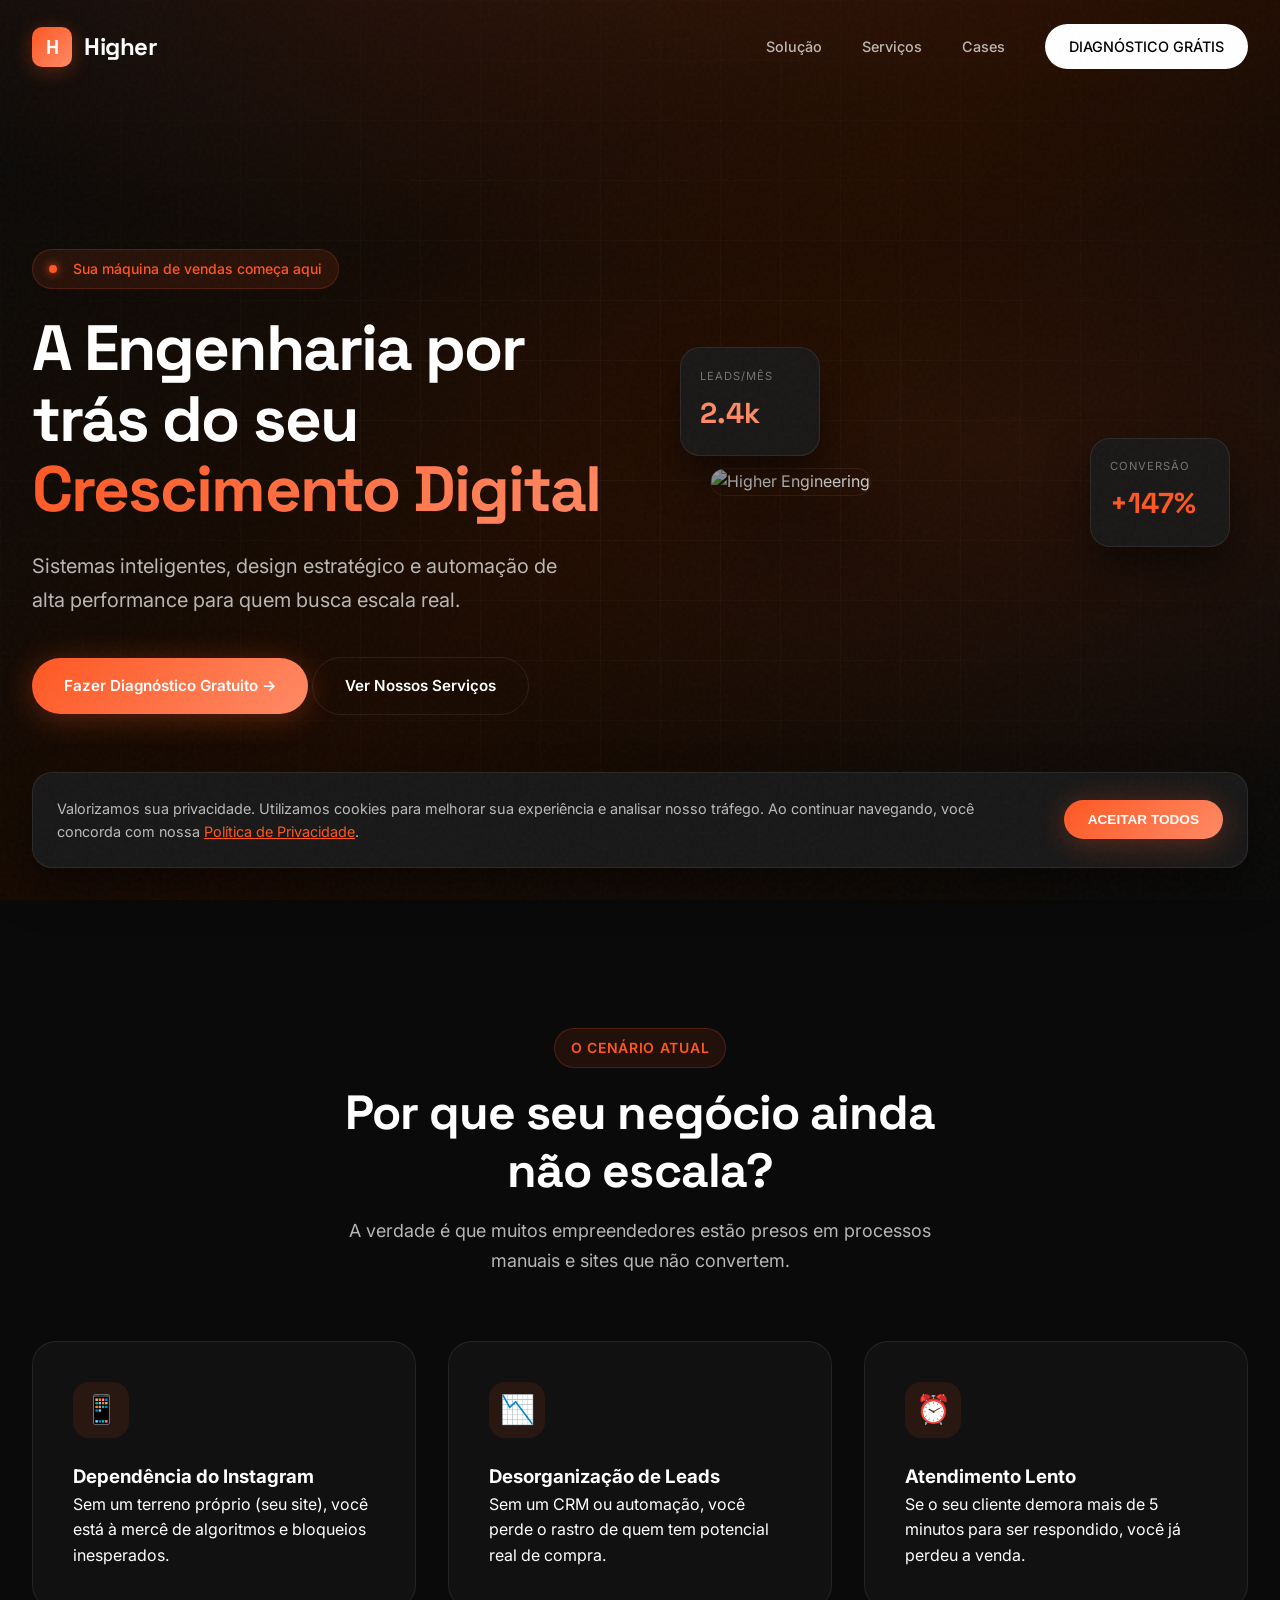
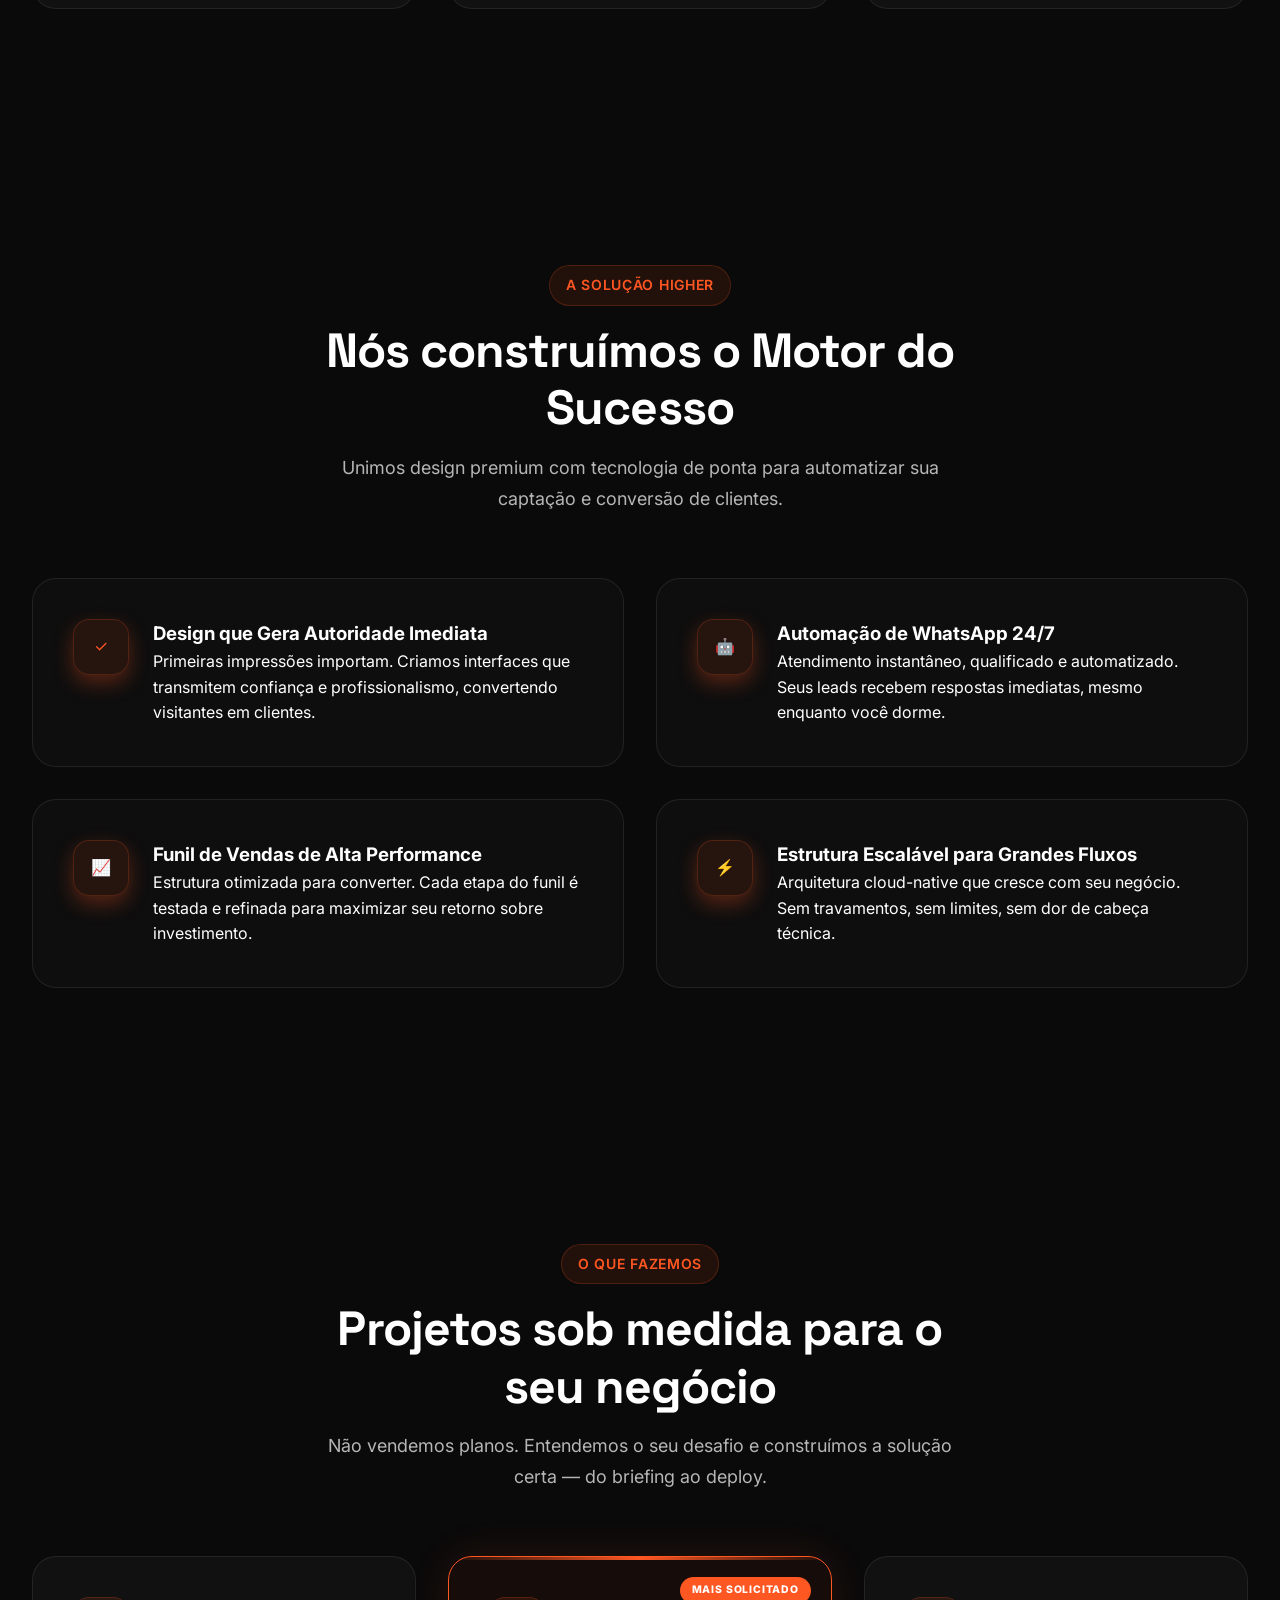
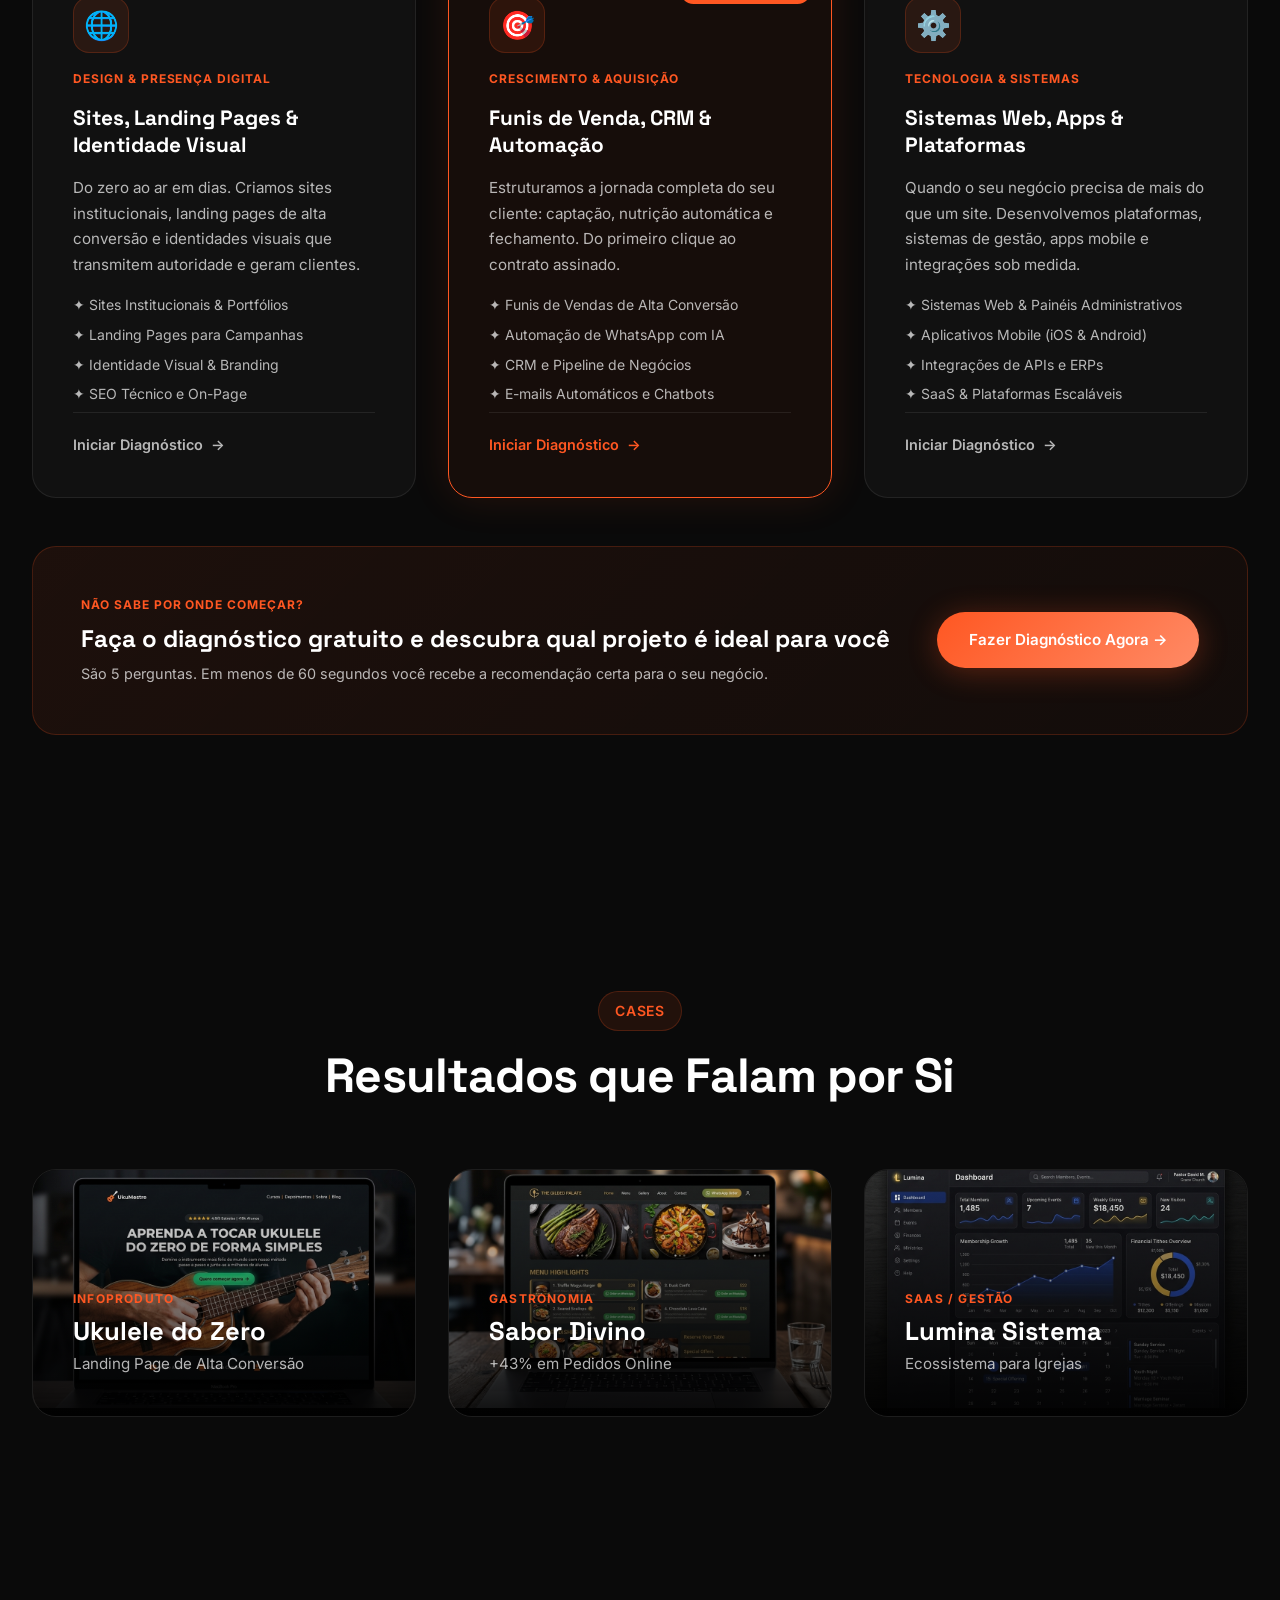
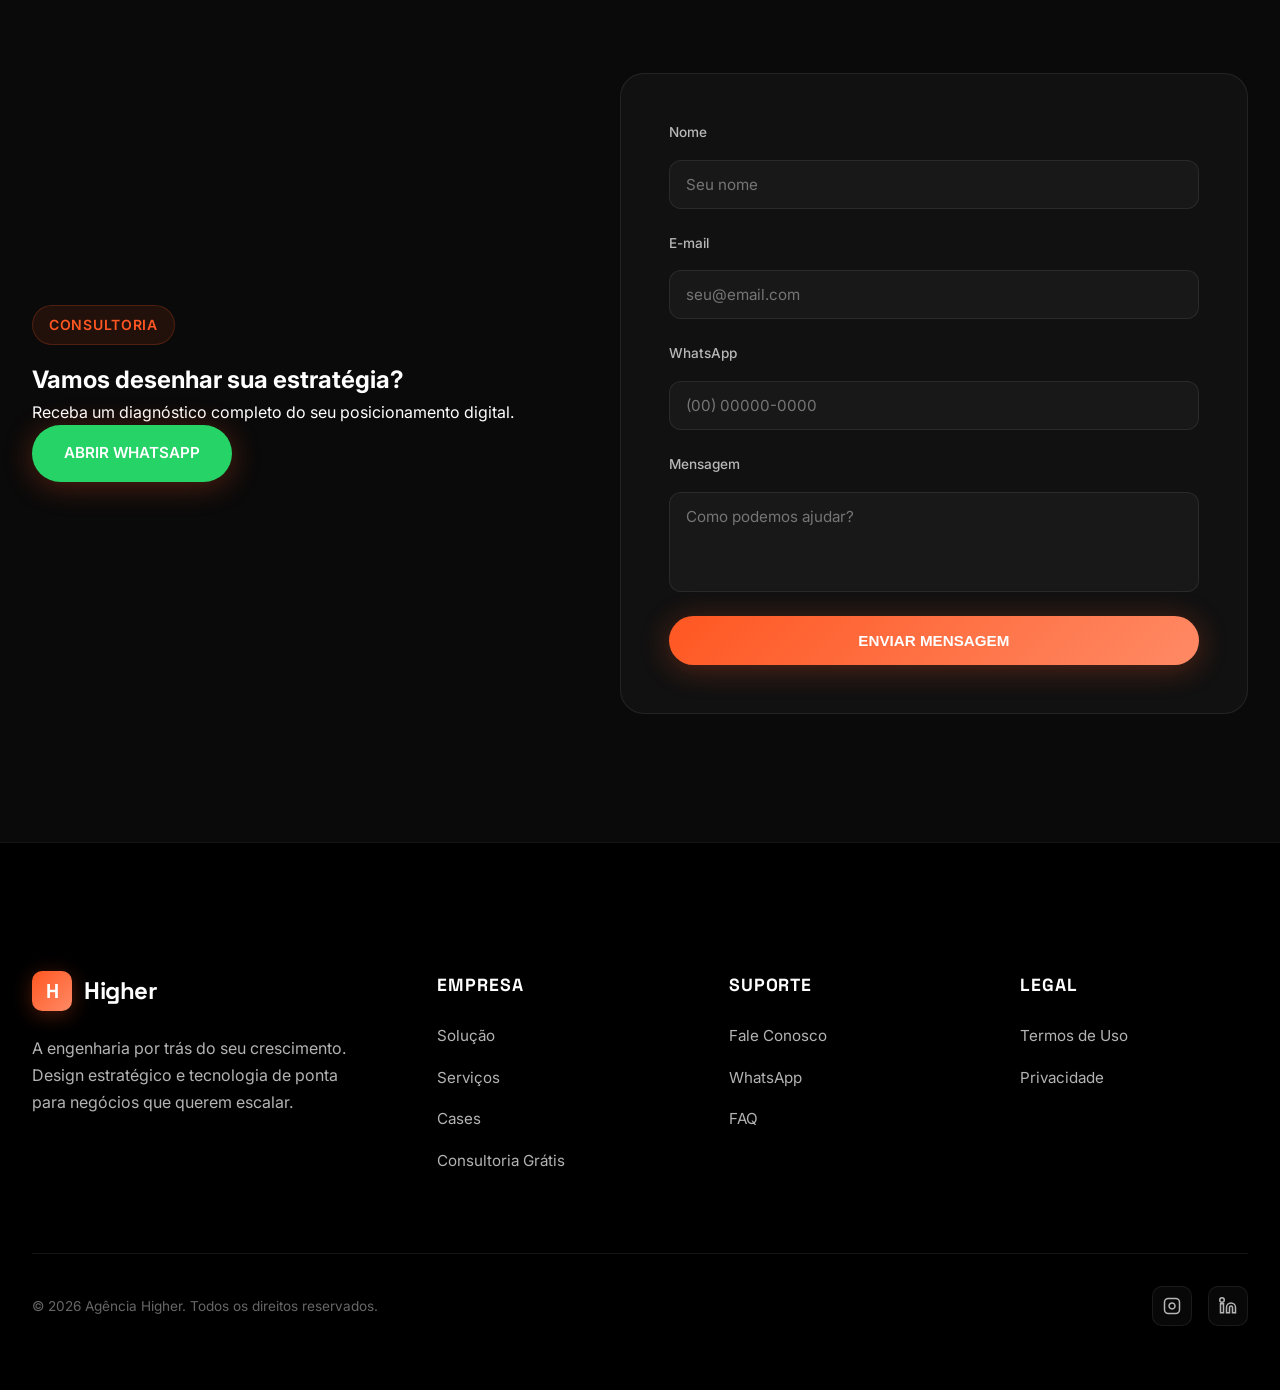
==== index.html @ 38248028 "feat: Agency Higher CRM with Client Portal and Asaas Integration" ====
<!DOCTYPE html>
<html lang="pt-BR">
<head>
    <meta charset="UTF-8">
    <meta name="viewport" content="width=device-width, initial-scale=1.0">
    <title>Higher — Design Estratégico & Engenharia Digital</title>
    
    <!-- SEO -->
    <meta name="description" content="A Agência Higher é especialista em Design Estratégico, Engenharia Digital e Automação de Alta Performance. Criamos ecossistemas digitais que escalam seu negócio.">
    <meta name="keywords" content="agência digital, design estratégico, engenharia digital, automação whatsapp, crm, escala digital, criação de sites, svelte, supabase">
    <link rel="canonical" href="https://agenciahigher.com.br">
    
    <!-- Open Graph / Social Media -->
    <meta property="og:title" content="Higher — Design Estratégico & Engenharia Digital">
    <meta property="og:description" content="A engenharia por trás do seu crescimento digital. Sistemas inteligentes e design premium.">
    <meta property="og:type" content="website">
    <meta property="og:url" content="https://agenciahigher.com.br">
    <meta property="og:image" content="https://agenciahigher.com.br/hero_bg.png">
    
    <link rel="preconnect" href="https://fonts.googleapis.com">
    <link rel="preconnect" href="https://fonts.gstatic.com" crossorigin>
    <link href="https://fonts.googleapis.com/css2?family=Inter:wght@300;400;500;600;700;800;900&family=Space+Grotesk:wght@400;500;600;700&display=swap" rel="stylesheet">
    <link rel="stylesheet" href="style.css">
    
    <!-- Structured Data -->
    <script type="application/ld+json">
    {
      "@context": "https://schema.org",
      "@type": "ProfessionalService",
      "name": "Agência Higher",
      "description": "Design Estratégico e Engenharia Digital de Alta Performance",
      "url": "https://agenciahigher.com.br",
      "logo": "https://agenciahigher.com.br/hero_bg.png",
      "address": {
        "@type": "PostalAddress",
        "addressLocality": "Brasil",
        "addressRegion": "BR"
      },
      "sameAs": [
        "https://instagram.com/agenciahigher"
      ]
    }
    </script>
</head>
<body>
    <div class="noise-overlay"></div>

    <!-- Navigation -->
    <nav class="nav" id="nav">
        <div class="nav-container">
            <a href="#" class="logo">
                <div class="logo-mark">H</div>
                <span class="logo-text">Higher</span>
            </a>
            <ul class="nav-links">
                <li><a href="#solucao">Solução</a></li>
                <li><a href="#servicos">Serviços</a></li>
                <li><a href="#cases">Cases</a></li>
                <li><a href="quiz.html" class="nav-cta">DIAGNÓSTICO GRÁTIS</a></li>
            </ul>
            <button class="mobile-menu-btn" id="mobile-toggle">
                <svg width="24" height="24" viewBox="0 0 24 24" fill="none" stroke="currentColor" stroke-width="2">
                    <line x1="3" y1="6" x2="21" y2="6"></line>
                    <line x1="3" y1="12" x2="21" y2="12"></line>
                    <line x1="3" y1="18" x2="21" y2="18"></line>
                </svg>
            </button>
        </div>
    </nav>

    <!-- Mobile Menu Overlay -->
    <div id="mobile-menu-overlay" style="display:none; position:fixed; inset:0; background:rgba(0,0,0,0.95); z-index:2000; flex-direction:column; align-items:center; justify-content:center; gap:2rem;">
        <button id="close-mobile" style="position:absolute; top:2rem; right:2rem; background:none; border:none; color:white; font-size:2rem;">✕</button>
        <a href="#solucao" style="color:white; font-size:1.5rem; text-decoration:none;" onclick="closeMobileMenu()">Solução</a>
        <a href="#servicos" style="color:white; font-size:1.5rem; text-decoration:none;" onclick="closeMobileMenu()">Serviços</a>
        <a href="#cases" style="color:white; font-size:1.5rem; text-decoration:none;" onclick="closeMobileMenu()">Cases</a>
        <a href="quiz.html" class="nav-cta" onclick="closeMobileMenu()">DIAGNÓSTICO GRÁTIS</a>
    </div>

    <!-- Hero Section -->
    <section class="hero" id="hero">
        <div class="hero-bg"></div>
        <div class="hero-grid"></div>
        <div class="hero-container">
            <div class="hero-content">
                <div class="hero-badge"><span style="width:8px; height:8px; background:var(--accent); border-radius:50%; display:inline-block; margin-right:8px; box-shadow:0 0 10px var(--accent)"></span> Sua máquina de vendas começa aqui</div>
                <h1 class="hero-title">
                    A Engenharia por trás do seu <span class="highlight">Crescimento Digital</span>
                </h1>
                <p class="hero-subtitle">
                    Sistemas inteligentes, design estratégico e automação de alta performance para quem busca escala real.
                </p>
                <div class="hero-buttons">
                    <a href="quiz.html" class="btn btn-primary">
                        Fazer Diagnóstico Gratuito →
                    </a>
                    <a href="#servicos" class="btn btn-secondary">Ver Nossos Serviços</a>
                </div>
            </div>
            
            <!-- THE MISSING DETAIL: Floating Metrics & Styled Image -->
            <div class="hero-visual" style="position: relative; display: flex; align-items: center; justify-content: center;">
                <div style="position: relative; width: 100%; max-width: 500px;">
                    <img src="https://images.unsplash.com/photo-1639322537228-f710d846310a?w=800&q=80" alt="Higher Engineering" style="width: 100%; border-radius: 32px; border: 1px solid var(--border); box-shadow: 0 40px 80px rgba(0,0,0,0.6); filter: brightness(0.8);">
                    
                    <!-- Floating Cards -->
                    <div style="position: absolute; top: -30px; right: -20px; background: rgba(26,26,26,0.9); padding: 1.2rem; border-radius: 20px; border: 1px solid var(--border); backdrop-filter: blur(10px); box-shadow: 0 20px 40px rgba(0,0,0,0.5); min-width: 140px;">
                        <div style="font-size: 0.7rem; color: var(--text-muted); text-transform: uppercase; letter-spacing: 1px; margin-bottom: 4px;">Conversão</div>
                        <div class="stat-number" data-target="147" data-prefix="+" data-suffix="%" style="font-family: var(--font-display); font-size: 1.8rem; font-weight: 800; color: var(--accent);">0%</div>
                    </div>
                    
                    <div style="position: absolute; bottom: 40px; left: -30px; background: rgba(26,26,26,0.9); padding: 1.2rem; border-radius: 20px; border: 1px solid var(--border); backdrop-filter: blur(10px); box-shadow: 0 20px 40px rgba(0,0,0,0.5); min-width: 140px;">
                        <div style="font-size: 0.7rem; color: var(--text-muted); text-transform: uppercase; letter-spacing: 1px; margin-bottom: 4px;">Leads/Mês</div>
                        <div class="stat-number" data-target="2.4" data-suffix="k" style="font-family: var(--font-display); font-size: 1.8rem; font-weight: 800; color: #ff8a65;">0k</div>
                    </div>
                </div>
            </div>
        </div>
    </section>

    <!-- Problems Section -->
    <section class="section problems" id="solucao">
        <div class="container">
            <div class="section-header animate-on-scroll">
                <span class="section-label">O Cenário Atual</span>
                <h2 class="section-title">Por que seu negócio ainda não escala?</h2>
                <p class="section-subtitle">A verdade é que muitos empreendedores estão presos em processos manuais e sites que não convertem.</p>
            </div>
            <div class="problems-grid">
                <div class="problem-card animate-on-scroll">
                    <div class="problem-icon">📱</div>
                    <h3>Dependência do Instagram</h3>
                    <p>Sem um terreno próprio (seu site), você está à mercê de algoritmos e bloqueios inesperados.</p>
                </div>
                <div class="problem-card animate-on-scroll" style="transition-delay: 0.1s">
                    <div class="problem-icon">📉</div>
                    <h3>Desorganização de Leads</h3>
                    <p>Sem um CRM ou automação, você perde o rastro de quem tem potencial real de compra.</p>
                </div>
                <div class="problem-card animate-on-scroll" style="transition-delay: 0.2s">
                    <div class="problem-icon">⏰</div>
                    <h3>Atendimento Lento</h3>
                    <p>Se o seu cliente demora mais de 5 minutos para ser respondido, você já perdeu a venda.</p>
                </div>
            </div>
        </div>
    </section>

    <!-- Solutions Section -->
    <section class="section solutions">
        <div class="container">
            <div class="section-header animate-on-scroll">
                <span class="section-label">A Solução Higher</span>
                <h2 class="section-title">Nós construímos o Motor do Sucesso</h2>
                <p class="section-subtitle">Unimos design premium com tecnologia de ponta para automatizar sua captação e conversão de clientes.</p>
            </div>
            <div class="solutions-grid" style="display: grid; grid-template-columns: repeat(auto-fit, minmax(400px, 1fr)); gap: 2rem;">
                <!-- Card 1 -->
                <div class="solution-card animate-on-scroll">
                    <div class="solution-icon" style="background: rgba(255, 87, 34, 0.1); color: var(--accent); border: 1px solid rgba(255, 87, 34, 0.2);">✓</div>
                    <div class="solution-content">
                        <h3>Design que Gera Autoridade Imediata</h3>
                        <p>Primeiras impressões importam. Criamos interfaces que transmitem confiança e profissionalismo, convertendo visitantes em clientes.</p>
                    </div>
                </div>
                <!-- Card 2 -->
                <div class="solution-card animate-on-scroll" style="transition-delay: 0.1s">
                    <div class="solution-icon" style="background: rgba(255, 87, 34, 0.1); color: var(--accent); border: 1px solid rgba(255, 87, 34, 0.2);">🤖</div>
                    <div class="solution-content">
                        <h3>Automação de WhatsApp 24/7</h3>
                        <p>Atendimento instantâneo, qualificado e automatizado. Seus leads recebem respostas imediatas, mesmo enquanto você dorme.</p>
                    </div>
                </div>
                <!-- Card 3 -->
                <div class="solution-card animate-on-scroll" style="transition-delay: 0.2s">
                    <div class="solution-icon" style="background: rgba(255, 87, 34, 0.1); color: var(--accent); border: 1px solid rgba(255, 87, 34, 0.2);">📈</div>
                    <div class="solution-content">
                        <h3>Funil de Vendas de Alta Performance</h3>
                        <p>Estrutura otimizada para converter. Cada etapa do funil é testada e refinada para maximizar seu retorno sobre investimento.</p>
                    </div>
                </div>
                <!-- Card 4 -->
                <div class="solution-card animate-on-scroll" style="transition-delay: 0.3s">
                    <div class="solution-icon" style="background: rgba(255, 87, 34, 0.1); color: var(--accent); border: 1px solid rgba(255, 87, 34, 0.2);">⚡</div>
                    <div class="solution-content">
                        <h3>Estrutura Escalável para Grandes Fluxos</h3>
                        <p>Arquitetura cloud-native que cresce com seu negócio. Sem travamentos, sem limites, sem dor de cabeça técnica.</p>
                    </div>
                </div>
            </div>
        </div>
    </section>

    <!-- Services Section -->
    <section class="section services" id="servicos">
        <div class="container">
            <div class="section-header animate-on-scroll">
                <span class="section-label">O Que Fazemos</span>
                <h2 class="section-title">Projetos sob medida para o seu negócio</h2>
                <p class="section-subtitle">Não vendemos planos. Entendemos o seu desafio e construímos a solução certa — do briefing ao deploy.</p>
            </div>
            <div class="services-grid">

                <!-- Serviço 1 -->
                <div class="service-card animate-on-scroll">
                    <div class="service-icon-wrap">
                        <span class="service-icon">🌐</span>
                    </div>
                    <div class="service-tag">Design & Presença Digital</div>
                    <h3 class="service-name">Sites, Landing Pages & Identidade Visual</h3>
                    <p class="service-desc">Do zero ao ar em dias. Criamos sites institucionais, landing pages de alta conversão e identidades visuais que transmitem autoridade e geram clientes.</p>
                    <ul class="service-list">
                        <li>✦ Sites Institucionais & Portfólios</li>
                        <li>✦ Landing Pages para Campanhas</li>
                        <li>✦ Identidade Visual & Branding</li>
                        <li>✦ SEO Técnico e On-Page</li>
                    </ul>
                    <a href="quiz.html" class="service-cta">Iniciar Diagnóstico <span>→</span></a>
                </div>

                <!-- Serviço 2 -->
                <div class="service-card featured animate-on-scroll">
                    <div class="service-featured-badge">MAIS SOLICITADO</div>
                    <div class="service-icon-wrap">
                        <span class="service-icon">🎯</span>
                    </div>
                    <div class="service-tag">Crescimento & Aquisição</div>
                    <h3 class="service-name">Funis de Venda, CRM & Automação</h3>
                    <p class="service-desc">Estruturamos a jornada completa do seu cliente: captação, nutrição automática e fechamento. Do primeiro clique ao contrato assinado.</p>
                    <ul class="service-list">
                        <li>✦ Funis de Vendas de Alta Conversão</li>
                        <li>✦ Automação de WhatsApp com IA</li>
                        <li>✦ CRM e Pipeline de Negócios</li>
                        <li>✦ E-mails Automáticos e Chatbots</li>
                    </ul>
                    <a href="quiz.html" class="service-cta service-cta-featured">Iniciar Diagnóstico <span>→</span></a>
                </div>

                <!-- Serviço 3 -->
                <div class="service-card animate-on-scroll">
                    <div class="service-icon-wrap">
                        <span class="service-icon">⚙️</span>
                    </div>
                    <div class="service-tag">Tecnologia & Sistemas</div>
                    <h3 class="service-name">Sistemas Web, Apps & Plataformas</h3>
                    <p class="service-desc">Quando o seu negócio precisa de mais do que um site. Desenvolvemos plataformas, sistemas de gestão, apps mobile e integrações sob medida.</p>
                    <ul class="service-list">
                        <li>✦ Sistemas Web & Painéis Administrativos</li>
                        <li>✦ Aplicativos Mobile (iOS & Android)</li>
                        <li>✦ Integrações de APIs e ERPs</li>
                        <li>✦ SaaS & Plataformas Escaláveis</li>
                    </ul>
                    <a href="quiz.html" class="service-cta">Iniciar Diagnóstico <span>→</span></a>
                </div>

            </div>

            <!-- Quiz CTA Banner -->
            <div class="services-quiz-banner animate-on-scroll">
                <div class="sqb-left">
                    <p class="sqb-label">NÃO SABE POR ONDE COMEÇAR?</p>
                    <h3 class="sqb-title">Faça o diagnóstico gratuito e descubra qual projeto é ideal para você</h3>
                    <p class="sqb-sub">São 5 perguntas. Em menos de 60 segundos você recebe a recomendação certa para o seu negócio.</p>
                </div>
                <a href="quiz.html" class="btn btn-primary sqb-btn">Fazer Diagnóstico Agora →</a>
            </div>
        </div>
    </section>

    <!-- Cases Section -->
    <section class="section cases" id="cases">
        <div class="container">
            <div class="section-header animate-on-scroll">
                <span class="section-label">Cases</span>
                <h2 class="section-title">Resultados que Falam por Si</h2>
            </div>
            <div class="cases-grid">
                <a href="https://www.descomplicandooukulele.com.br/" target="_blank" class="case-card animate-on-scroll">
                    <img src="portfolio_ukulele.png" alt="Case Ukulele" class="case-image">
                    <div class="case-overlay">
                        <span class="case-tag">Infoproduto</span>
                        <h3 class="case-title">Ukulele do Zero</h3>
                        <p class="case-result">Landing Page de Alta Conversão</p>
                    </div>
                </a>
                <div class="case-card animate-on-scroll">
                    <img src="portfolio_restaurant.png" alt="Case Restaurante" class="case-image">
                    <div class="case-overlay">
                        <span class="case-tag">Gastronomia</span>
                        <h3 class="case-title">Sabor Divino</h3>
                        <p class="case-result">+43% em Pedidos Online</p>
                    </div>
                </div>
                <a href="https://www.luminasistema.com.br/" target="_blank" class="case-card animate-on-scroll">
                    <img src="portfolio_lumina.png" alt="Lumina Sistema" class="case-image">
                    <div class="case-overlay">
                        <span class="case-tag">SaaS / Gestão</span>
                        <h3 class="case-title">Lumina Sistema</h3>
                        <p class="case-result">Ecossistema para Igrejas</p>
                    </div>
                </a>
            </div>
        </div>
    </section>

    <!-- Contact Section -->
    <section class="section contact" id="contato">
        <div class="container">
            <div class="contact-grid">
                <div class="contact-info animate-on-scroll">
                    <span class="section-label">Consultoria</span>
                    <h2>Vamos desenhar sua estratégia?</h2>
                    <p>Receba um diagnóstico completo do seu posicionamento digital.</p>
                    <a href="https://wa.me/5563984861923" class="btn btn-primary" style="background:#25D366">
                        ABRIR WHATSAPP
                    </a>
                </div>
                <div class="contact-form animate-on-scroll">
                    <form id="contact-form">
                        <div class="form-group"><label>Nome</label><input type="text" id="contact-name" placeholder="Seu nome" required></div>
                        <div class="form-group"><label>E-mail</label><input type="email" id="contact-email" placeholder="seu@email.com" required></div>
                        <div class="form-group"><label>WhatsApp</label><input type="tel" id="contact-phone" placeholder="(00) 00000-0000"></div>
                        <div class="form-group"><label>Mensagem</label><textarea id="contact-message" placeholder="Como podemos ajudar?" required></textarea></div>
                        <button type="submit" class="btn btn-primary" style="width: 100%; justify-content: center;" id="contact-submit-btn">ENVIAR MENSAGEM</button>
                    </form>

                    <!-- Success Message -->
                    <div id="form-success" style="display:none; text-align:center; padding: 2rem; background: rgba(34, 197, 94, 0.1); border: 1px solid var(--success); border-radius: 24px;">
                        <div style="font-size: 3rem; margin-bottom: 1rem;">🚀</div>
                        <h3 style="margin-bottom: 0.5rem;">Mensagem Enviada!</h3>
                        <p style="color: var(--text-secondary);">Obrigado pelo contato. Nosso time entrará em contato em breve.</p>
                    </div>
                </div>
            </div>
        </div>
    </section>

    <!-- Footer -->
    <footer class="footer">
        <div class="container">
            <div class="footer-grid">
                <div class="footer-brand">
                    <a href="#" class="logo">
                        <div class="logo-mark">H</div>
                        <span class="logo-text">Higher</span>
                    </a>
                    <p style="margin-top: 1.5rem; color: var(--text-secondary); line-height: 1.7;">
                        A engenharia por trás do seu crescimento. Design estratégico e tecnologia de ponta para negócios que querem escalar.
                    </p>
                </div>
                <div class="footer-links">
                    <h4>Empresa</h4>
                    <ul>
                        <li><a href="#solucao">Solução</a></li>
                        <li><a href="#servicos">Serviços</a></li>
                        <li><a href="#cases">Cases</a></li>
                        <li><a href="quiz.html">Consultoria Grátis</a></li>
                    </ul>
                </div>
                <div class="footer-links">
                    <h4>Suporte</h4>
                    <ul>
                        <li><a href="#contato">Fale Conosco</a></li>
                        <li><a href="https://wa.me/5563984861923" target="_blank">WhatsApp</a></li>
                        <li><a href="faq.html">FAQ</a></li>
                    </ul>
                </div>
                <div class="footer-links">
                    <h4>Legal</h4>
                    <ul>
                        <li><a href="termos.html">Termos de Uso</a></li>
                        <li><a href="privacidade.html">Privacidade</a></li>
                    </ul>
                </div>
            </div>
            
            <div style="margin-top: 4rem; padding-top: 2rem; border-top: 1px solid var(--border); display: flex; justify-content: space-between; align-items: center; flex-wrap: wrap; gap: 1rem;">
                <p style="color: var(--text-muted); font-size: 0.85rem;">© 2026 Agência Higher. Todos os direitos reservados.</p>
                <div style="display: flex; gap: 1rem;">
                    <a href="#" style="width: 40px; height: 40px; border-radius: 10px; background: var(--bg-card); border: 1px solid var(--border); display: flex; align-items: center; justify-content: center; color: var(--text-secondary); text-decoration: none; transition: 0.3s;">
                        <svg width="18" height="18" viewBox="0 0 24 24" fill="none" stroke="currentColor" stroke-width="2"><rect x="2" y="2" width="20" height="20" rx="5" ry="5"></rect><path d="M16 11.37A4 4 0 1 1 12.63 8 4 4 0 0 1 16 11.37z"></path><line x1="17.5" y1="6.5" x2="17.51" y2="6.5"></line></svg>
                    </a>
                    <a href="#" style="width: 40px; height: 40px; border-radius: 10px; background: var(--bg-card); border: 1px solid var(--border); display: flex; align-items: center; justify-content: center; color: var(--text-secondary); text-decoration: none; transition: 0.3s;">
                        <svg width="18" height="18" viewBox="0 0 24 24" fill="none" stroke="currentColor" stroke-width="2"><path d="M16 8a6 6 0 0 1 6 6v7h-4v-7a2 2 0 0 0-2-2 2 2 0 0 0-2 2v7h-4v-7a6 6 0 0 1 6-6z"></path><rect x="2" y="9" width="4" height="12"></rect><circle cx="4" cy="4" r="3"></circle></svg>
                    </a>
                </div>
            </div>
        </div>
    </footer>

    <!-- MODAL QUALIFICAÇÃO (FUNIL DE VENDAS) -->
    <div class="modal-overlay" id="modal-checkout">
        <div class="checkout-modal">
            <button class="modal-close" onclick="closeCheckout()">✕</button>
            
            <div class="checkout-grid">
                <!-- Coluna da Esquerda: Resumo do Plano -->
                <div class="checkout-summary-side">
                    <div class="checkout-badge">Você escolheu</div>
                    <h2 id="checkout-plan-name" class="checkout-plan-title"></h2>
                    <div class="checkout-price-box">
                        <span class="checkout-price-label">Investimento Estimado</span>
                        <strong id="checkout-plan-price" class="checkout-plan-price"></strong>
                    </div>
                    <div class="checkout-benefits">
                        <div class="checkout-benefit-item">
                            <span class="benefit-icon">✓</span>
                            <span>Análise técnica de viabilidade</span>
                        </div>
                        <div class="checkout-benefit-item">
                            <span class="benefit-icon">✓</span>
                            <span>Contato estratégico em até 24h</span>
                        </div>
                        <div class="checkout-benefit-item">
                            <span class="benefit-icon">✓</span>
                            <span>Planejamento de escala personalizado</span>
                        </div>
                    </div>
                </div>
                
                <!-- Coluna da Direita: Formulário -->
                <div class="checkout-form-side">
                    <h3 class="checkout-form-title">Dados de Contato</h3>
                    <p class="checkout-form-subtitle">Preencha os dados abaixo para avançar.</p>
                    
                    <form id="checkout-form">
                        <input type="hidden" id="checkout-plan-id">
                        <div class="form-row">
                            <div class="form-group">
                                <label for="chk-name">Nome Completo</label>
                                <input type="text" id="chk-name" required placeholder="Seu nome completo">
                            </div>
                        </div>
                        <div class="form-row two-cols">
                            <div class="form-group">
                                <label for="chk-email">E-mail Profissional</label>
                                <input type="email" id="chk-email" required placeholder="seu@email.com">
                            </div>
                            <div class="form-group">
                                <label for="chk-whatsapp">WhatsApp</label>
                                <input type="tel" id="chk-whatsapp" required placeholder="(00) 00000-0000">
                            </div>
                        </div>
                        <div class="form-row">
                            <div class="form-group">
                                <label for="chk-doc">CPF ou CNPJ</label>
                                <input type="text" id="chk-doc" required placeholder="000.000.000-00">
                            </div>
                        </div>
                        <div class="form-group">
                            <label for="chk-details">Qual o seu principal objetivo?</label>
                            <textarea id="chk-details" placeholder="Descreva brevemente o que você espera alcançar..." required></textarea>
                        </div>
                        
                        <button type="submit" class="btn btn-primary btn-checkout" id="btn-submit-checkout">
                            SOLICITAR ANÁLISE DO PROJETO
                        </button>
                    </form>
                    
                    <!-- Success Message -->
                    <div id="checkout-success" style="display:none;" class="checkout-success-state">
                        <div class="success-icon">🚀</div>
                        <h3>Pedido Recebido!</h3>
                        <p>Nosso time estratégico vai validar seu perfil. Entraremos em contato via WhatsApp em até 24h.</p>
                        <button class="btn btn-secondary" style="margin-top: 2rem; width: 100%;" onclick="closeCheckout()">VOLTAR AO SITE</button>
                    </div>
                </div>
            </div>
        </div>
    </div>

    <!-- LGPD Cookie Banner -->
    <div id="cookie-banner" style="display:none; position:fixed; bottom:2rem; left:2rem; right:2rem; background:rgba(26,26,26,0.95); backdrop-filter:blur(10px); border:1px solid var(--border); padding:1.5rem; border-radius:20px; z-index:5000; display:flex; align-items:center; justify-content:space-between; gap:2rem; box-shadow:0 20px 40px rgba(0,0,0,0.5); animation:modalSlideUp 0.6s ease-out;">
        <div style="flex:1;">
            <p style="font-size:0.9rem; color:var(--text-secondary); margin:0;">
                Valorizamos sua privacidade. Utilizamos cookies para melhorar sua experiência e analisar nosso tráfego. 
                Ao continuar navegando, você concorda com nossa <a href="privacidade.html" style="color:var(--accent); text-decoration:underline;">Política de Privacidade</a>.
            </p>
        </div>
        <div style="display:flex; gap:1rem; flex-shrink:0;">
            <button onclick="acceptCookies()" class="btn btn-primary" style="padding:0.75rem 1.5rem; font-size:0.85rem;">ACEITAR TODOS</button>
        </div>
    </div>

    <script src="https://cdn.jsdelivr.net/npm/@supabase/supabase-js@2"></script>
    <script src="supabase-client.js"></script>
    <script src="script.js"></script>
    <script>
        // LGPD Cookie Logic
        function acceptCookies() {
            localStorage.setItem('higher_cookies_accepted', 'true');
            document.getElementById('cookie-banner').style.display = 'none';
        }
        window.addEventListener('DOMContentLoaded', () => {
            if (!localStorage.getItem('higher_cookies_accepted')) {
                document.getElementById('cookie-banner').style.display = 'flex';
            } else {
                document.getElementById('cookie-banner').style.display = 'none';
            }
        });

        // Local reveal logic
        const observer = new IntersectionObserver(e => {
            e.forEach(entry => { if (entry.isIntersecting) entry.target.classList.add('visible') });
        }, { threshold: 0.1 });
        document.querySelectorAll('.animate-on-scroll').forEach(el => observer.observe(el));
        
        // Navigation scroll
        window.addEventListener('scroll', () => {
            document.getElementById('nav').classList.toggle('scrolled', window.scrollY > 50);
        });

        // Mobile Menu
        const mobileToggle = document.getElementById('mobile-toggle');
        const mobileMenu = document.getElementById('mobile-menu-overlay');
        const closeMobile = document.getElementById('close-mobile');

        mobileToggle.onclick = () => mobileMenu.style.display = 'flex';
        closeMobile.onclick = () => mobileMenu.style.display = 'none';
        function closeMobileMenu() { mobileMenu.style.display = 'none'; }
    </script>
</body>
</html>
---- style.css ----
/* 
   AGÊNCIA HIGHER — ESTRUTURA E ESTÉTICA MASTER (DESIGN DO USUÁRIO + REFINO PREMIUM)
*/

:root {
    --bg-primary: #0a0a0a;
    --bg-secondary: #111111;
    --bg-tertiary: #1a1a1a;
    --bg-card: rgba(255, 255, 255, 0.03);
    --text-primary: #ffffff;
    --text-secondary: rgba(255, 255, 255, 0.7);
    --text-muted: rgba(255, 255, 255, 0.4);
    --accent: #FF5722;
    --accent-hover: #ff6b3d;
    --accent-glow: rgba(255, 87, 34, 0.3);
    --border: rgba(255, 255, 255, 0.08);
    --border-hover: rgba(255, 255, 255, 0.15);
    --success: #22c55e;
    --gradient-hero: linear-gradient(135deg, #0a0a0a 0%, #1a0a00 50%, #0a0a0a 100%);
    --gradient-accent: linear-gradient(135deg, #FF5722 0%, #ff8a65 100%);
    --font-sans: 'Inter', -apple-system, BlinkMacSystemFont, sans-serif;
    --font-display: 'Space Grotesk', sans-serif;
    --radius-lg: 24px;
    --radius-md: 12px;
}

* { margin: 0; padding: 0; box-sizing: border-box; }
html { scroll-behavior: smooth; font-size: 16px; }

body {
    font-family: var(--font-sans);
    background: var(--bg-primary);
    color: var(--text-primary);
    line-height: 1.6;
    overflow-x: hidden;
    -webkit-font-smoothing: antialiased;
}

/* Noise overlay */
.noise-overlay {
    position: fixed; top: 0; left: 0; width: 100%; height: 100%;
    pointer-events: none; z-index: 9999; opacity: 0.03;
    background-image: url("data:image/svg+xml,%3Csvg viewBox='0 0 256 256' xmlns='http://www.w3.org/2000/svg'%3E%3Cfilter id='noise'%3E%3CfeTurbulence type='fractalNoise' baseFrequency='0.9' numOctaves='4' stitchTiles='stitch'/%3E%3C/filter%3E%3Crect width='100%25' height='100%25' filter='url(%23noise)'/%3E%3C/svg%3E");
}

/* Navigation */
.nav {
    position: fixed; top: 0; left: 0; right: 0; z-index: 1000; padding: 1.5rem 0;
    transition: all 0.4s cubic-bezier(0.16, 1, 0.3, 1);
}
.nav.scrolled {
    background: rgba(10, 10, 10, 0.85); backdrop-filter: blur(20px);
    -webkit-backdrop-filter: blur(20px); border-bottom: 1px solid var(--border); padding: 1rem 0;
}
.nav-container { max-width: 1280px; margin: 0 auto; padding: 0 2rem; display: flex; justify-content: space-between; align-items: center; }
.logo { display: flex; align-items: center; gap: 0.75rem; text-decoration: none; color: var(--text-primary); }
.logo-mark { width: 40px; height: 40px; background: var(--gradient-accent); border-radius: 10px; display: flex; align-items: center; justify-content: center; font-family: var(--font-display); font-weight: 700; font-size: 1.25rem; color: white; box-shadow: 0 4px 20px var(--accent-glow); }
.logo-text { font-family: var(--font-display); font-weight: 700; font-size: 1.5rem; letter-spacing: -0.02em; }
.nav-links { display: flex; align-items: center; gap: 2.5rem; list-style: none; }
.nav-links a { color: var(--text-secondary); text-decoration: none; font-size: 0.9rem; font-weight: 500; transition: color 0.3s ease; position: relative; }
.nav-links a:hover { color: var(--text-primary); }
.nav-cta { background: white; color: var(--bg-primary); padding: 0.75rem 1.5rem; border-radius: 100px; font-weight: 600; font-size: 0.875rem; text-decoration: none; transition: all 0.3s ease; }
.nav-cta:hover { background: var(--accent); color: white; transform: translateY(-2px); }

/* Hero */
.hero { min-height: 100vh; display: flex; align-items: center; position: relative; overflow: hidden; background: var(--gradient-hero); }
.hero-bg { position: absolute; inset: 0; background: radial-gradient(ellipse 80% 50% at 50% -20%, rgba(255, 87, 34, 0.15), transparent), radial-gradient(ellipse 60% 40% at 80% 50%, rgba(255, 87, 34, 0.08), transparent); }
.hero-grid { position: absolute; inset: 0; background-image: linear-gradient(rgba(255, 255, 255, 0.03) 1px, transparent 1px), linear-gradient(90deg, rgba(255, 255, 255, 0.03) 1px, transparent 1px); background-size: 60px 60px; mask-image: radial-gradient(ellipse 80% 80% at 50% 50%, black, transparent); }
.hero-container { max-width: 1280px; margin: 0 auto; padding: 8rem 2rem 4rem; position: relative; z-index: 2; display: grid; grid-template-columns: 1fr 1fr; gap: 4rem; align-items: center; }
.hero-badge { display: inline-flex; align-items: center; gap: 0.5rem; padding: 0.5rem 1rem; background: rgba(255, 87, 34, 0.1); border: 1px solid rgba(255, 87, 34, 0.2); border-radius: 100px; font-size: 0.875rem; color: var(--accent); font-weight: 500; margin-bottom: 1.5rem; }
.hero-title { font-family: var(--font-display); font-size: clamp(2.5rem, 5vw, 4.5rem); font-weight: 700; line-height: 1.1; letter-spacing: -0.03em; margin-bottom: 1.5rem; }
.hero-title .highlight { background: var(--gradient-accent); -webkit-background-clip: text; -webkit-text-fill-color: transparent; }
.hero-subtitle { font-size: 1.25rem; color: var(--text-secondary); max-width: 540px; margin-bottom: 2.5rem; line-height: 1.7; }

/* Buttons */
.btn { display: inline-flex; align-items: center; gap: 0.5rem; padding: 1rem 2rem; border-radius: 100px; font-weight: 600; font-size: 0.95rem; text-decoration: none; transition: all 0.3s cubic-bezier(0.16, 1, 0.3, 1); cursor: pointer; border: none; }
.btn-primary { background: var(--gradient-accent); color: white; box-shadow: 0 4px 30px var(--accent-glow); }
.btn-primary:hover { transform: translateY(-3px); box-shadow: 0 8px 40px var(--accent-glow); }
.btn-secondary { background: transparent; color: var(--text-primary); border: 1px solid var(--border); }
.btn-secondary:hover { background: rgba(255, 255, 255, 0.05); transform: translateY(-3px); }

/* Sections */
.section { padding: 8rem 0; position: relative; }
.section-header { text-align: center; max-width: 640px; margin: 0 auto 4rem; }
.section-label { display: inline-block; padding: 0.5rem 1rem; background: rgba(255, 87, 34, 0.1); border: 1px solid rgba(255, 87, 34, 0.2); border-radius: 100px; font-size: 0.875rem; color: var(--accent); font-weight: 600; margin-bottom: 1rem; text-transform: uppercase; letter-spacing: 0.05em; }
.section-title { font-family: var(--font-display); font-size: clamp(2rem, 4vw, 3rem); font-weight: 700; line-height: 1.2; margin-bottom: 1rem; letter-spacing: -0.02em; }
.section-subtitle { color: var(--text-secondary); font-size: 1.125rem; line-height: 1.7; }
.container { max-width: 1280px; margin: 0 auto; padding: 0 2rem; }

/* Grids */
.problems-grid { display: grid; grid-template-columns: repeat(auto-fit, minmax(300px, 1fr)); gap: 2rem; }
.problem-card { background: var(--bg-card); border: 1px solid var(--border); border-radius: 24px; padding: 2.5rem; transition: all 0.4s ease; position: relative; overflow: hidden; }
.problem-card:hover { border-color: var(--accent); transform: translateY(-8px); }
.problem-icon { width: 56px; height: 56px; background: rgba(255, 87, 34, 0.1); border-radius: 16px; display: flex; align-items: center; justify-content: center; font-size: 1.75rem; margin-bottom: 1.5rem; }

.solutions-grid { display: grid; grid-template-columns: repeat(auto-fit, minmax(400px, 1fr)); gap: 2rem; }
.solution-card { background: rgba(255, 255, 255, 0.02); border: 1px solid var(--border); border-radius: 24px; padding: 2.5rem; display: flex; gap: 1.5rem; transition: all 0.4s ease; }
.solution-icon { width: 56px; height: 56px; background: var(--gradient-accent); border-radius: 16px; display: flex; align-items: center; justify-content: center; color: white; flex-shrink: 0; box-shadow: 0 8px 20px var(--accent-glow); }

/* Services */
.services-grid {
    display: grid;
    grid-template-columns: repeat(3, 1fr);
    gap: 2rem;
    margin-bottom: 3rem;
}

@media (max-width: 1024px) { .services-grid { grid-template-columns: 1fr; } }

.service-card {
    background: var(--bg-card);
    border: 1px solid var(--border);
    border-radius: 24px;
    padding: 2.5rem;
    display: flex;
    flex-direction: column;
    gap: 1rem;
    position: relative;
    transition: all 0.4s cubic-bezier(0.16, 1, 0.3, 1);
    overflow: hidden;
}

.service-card::before {
    content: '';
    position: absolute;
    top: 0; left: 0; right: 0;
    height: 3px;
    background: linear-gradient(90deg, transparent, rgba(255,87,34,0.5), transparent);
    opacity: 0;
    transition: opacity 0.4s;
}

.service-card:hover { border-color: rgba(255,87,34,0.3); transform: translateY(-8px); }
.service-card:hover::before { opacity: 1; }

.service-card.featured {
    border-color: var(--accent);
    background: rgba(255, 87, 34, 0.05);
    box-shadow: 0 0 40px rgba(255,87,34,0.12);
}
.service-card.featured::before { opacity: 1; background: linear-gradient(90deg, transparent, var(--accent), transparent); }

.service-featured-badge {
    position: absolute;
    top: 1.25rem; right: 1.25rem;
    background: var(--accent);
    color: #fff;
    font-size: 0.65rem;
    font-weight: 800;
    padding: 0.3rem 0.75rem;
    border-radius: 999px;
    letter-spacing: 0.08em;
    text-transform: uppercase;
}

.service-icon-wrap {
    width: 56px; height: 56px;
    background: rgba(255, 87, 34, 0.1);
    border: 1px solid rgba(255, 87, 34, 0.2);
    border-radius: 16px;
    display: flex; align-items: center; justify-content: center;
    font-size: 1.75rem;
}

.service-tag {
    font-size: 0.75rem;
    font-weight: 700;
    color: var(--accent);
    text-transform: uppercase;
    letter-spacing: 0.08em;
}

.service-name {
    font-family: var(--font-display);
    font-size: 1.3rem;
    font-weight: 700;
    line-height: 1.3;
    color: var(--text-primary);
}

.service-desc {
    font-size: 0.95rem;
    color: var(--text-secondary);
    line-height: 1.7;
    flex: 1;
}

.service-list {
    list-style: none;
    display: flex;
    flex-direction: column;
    gap: 0.55rem;
    padding-bottom: 0.5rem;
    border-bottom: 1px solid var(--border);
}

.service-list li {
    font-size: 0.875rem;
    color: var(--text-secondary);
    line-height: 1.5;
}

.service-cta {
    display: inline-flex;
    align-items: center;
    gap: 0.5rem;
    font-size: 0.9rem;
    font-weight: 600;
    color: var(--text-secondary);
    text-decoration: none;
    transition: all 0.3s ease;
    padding-top: 0.25rem;
}
.service-cta span { transition: transform 0.3s; }
.service-cta:hover { color: var(--accent); }
.service-cta:hover span { transform: translateX(4px); }

.service-cta-featured {
    color: var(--accent);
}

/* Quiz CTA Banner */
.services-quiz-banner {
    background: linear-gradient(135deg, rgba(255,87,34,0.08), rgba(255,87,34,0.04));
    border: 1px solid rgba(255,87,34,0.2);
    border-radius: 24px;
    padding: 3rem;
    display: flex;
    align-items: center;
    justify-content: space-between;
    gap: 2rem;
    flex-wrap: wrap;
}

.sqb-left { flex: 1; min-width: 260px; }

.sqb-label {
    font-size: 0.75rem;
    font-weight: 700;
    color: var(--accent);
    letter-spacing: 0.08em;
    text-transform: uppercase;
    margin-bottom: 0.6rem;
}

.sqb-title {
    font-family: var(--font-display);
    font-size: 1.5rem;
    font-weight: 700;
    line-height: 1.3;
    margin-bottom: 0.5rem;
    color: var(--text-primary);
}

.sqb-sub {
    font-size: 0.9rem;
    color: var(--text-secondary);
    line-height: 1.6;
}

.sqb-btn {
    white-space: nowrap;
    flex-shrink: 0;
}

/* Pricing (kept for reference but hidden) */
.pricing-grid { display: grid; grid-template-columns: repeat(auto-fit, minmax(320px, 1fr)); gap: 2rem; }
.pricing-card { background: var(--bg-card); border: 1px solid var(--border); border-radius: 24px; padding: 2.5rem; display: flex; flex-direction: column; transition: 0.4s ease; position: relative; }
.pricing-card.featured { border-color: var(--accent); transform: scale(1.05); background: rgba(255, 87, 34, 0.05); }
.pricing-badge { position: absolute; top: 1.5rem; right: 1.5rem; padding: 0.3rem 0.8rem; background: var(--accent); border-radius: 100px; font-size: 0.7rem; font-weight: 800; }
.pricing-price { font-family: var(--font-display); font-size: 3.5rem; font-weight: 800; margin: 1.5rem 0; }
.pricing-features { list-style: none; margin-bottom: 2rem; flex-grow: 1; }
.pricing-features li { padding: 0.6rem 0; color: var(--text-secondary); display: flex; gap: 0.8rem; border-bottom: 1px solid rgba(255,255,255,0.03); }


/* Cases */
.cases-grid { display: grid; grid-template-columns: repeat(3, 1fr); gap: 2rem; }
.case-card { 
    position: relative; 
    border-radius: 24px; 
    overflow: hidden; 
    border: 1px solid var(--border); 
    transition: all 0.4s cubic-bezier(0.16, 1, 0.3, 1);
    cursor: pointer;
    text-decoration: none;
    display: block;
}
.case-card:hover {
    border-color: var(--accent);
    transform: translateY(-8px);
    box-shadow: 0 20px 40px rgba(0, 0, 0, 0.4);
}
.case-image { 
    width: 100%; 
    aspect-ratio: 16/10; 
    object-fit: cover; 
    transition: transform 0.6s cubic-bezier(0.16, 1, 0.3, 1);
}
.case-card:hover .case-image {
    transform: scale(1.05);
}
.case-overlay { 
    position: absolute; 
    inset: 0; 
    background: linear-gradient(to top, rgba(0,0,0,0.9), transparent); 
    display: flex; 
    flex-direction: column; 
    justify-content: flex-end; 
    padding: 2.5rem; 
}
.case-tag {
    font-size: 0.75rem;
    font-weight: 700;
    color: var(--accent);
    text-transform: uppercase;
    letter-spacing: 0.1em;
    margin-bottom: 0.5rem;
    display: block;
}
.case-title {
    font-family: var(--font-display);
    font-size: 1.6rem;
    font-weight: 700;
    color: #ffffff;
    margin-bottom: 0.4rem;
    line-height: 1.2;
}
.case-result {
    font-size: 0.95rem;
    color: rgba(255, 255, 255, 0.7);
    line-height: 1.5;
}

/* Contact */
.contact-grid { display: grid; grid-template-columns: 1fr 1.2fr; gap: 4rem; align-items: center; }
.contact-form { background: var(--bg-card); border: 1px solid var(--border); border-radius: 24px; padding: 3rem; }
.form-group { margin-bottom: 1.5rem; }
.form-group label { display: block; margin-bottom: 0.5rem; color: var(--text-secondary); font-size: 0.9rem; }
.form-group input, .form-group textarea { width: 100%; padding: 1rem; background: rgba(255,255,255,0.05); border: 1px solid var(--border); border-radius: 12px; color: white; }

/* Footer Grid Fix */
.footer { padding: 8rem 0 4rem; background: #000; border-top: 1px solid var(--border); }
.footer-grid { 
    display: grid; 
    grid-template-columns: 1.5fr 1fr 1fr 1fr; 
    gap: 4rem; 
    margin-bottom: 4rem;
}
@media (max-width: 1024px) {
    .footer-grid { grid-template-columns: 1fr 1fr; gap: 3rem; }
}
@media (max-width: 600px) {
    .footer-grid { grid-template-columns: 1fr; gap: 2.5rem; }
}

.footer-links h4 { font-family: var(--font-display); font-size: 1.1rem; font-weight: 700; margin-bottom: 1.5rem; color: white; text-transform: uppercase; letter-spacing: 0.05em; }
.footer-links ul { list-style: none; padding: 0; }
.footer-links li { margin-bottom: 1rem; }
.footer-links a { color: var(--text-secondary); text-decoration: none; font-size: 0.95rem; transition: 0.3s; }
.footer-links a:hover { color: var(--accent); padding-left: 5px; }

/* Navigation Fixes */
.mobile-menu-btn { display: none; background: none; border: none; color: white; cursor: pointer; }
@media (max-width: 768px) {
    .nav-links { display: none; }
    .mobile-menu-btn { display: block; }
}

.nav-cta {
    background: white; color: black !important; padding: 0.7rem 1.5rem; border-radius: 100px;
    font-weight: 700; text-decoration: none; font-size: 0.85rem; display: inline-block;
}
.modal-overlay {
    position: fixed; inset: 0; background: rgba(0,0,0,0.8); backdrop-filter: blur(15px);
    z-index: 3000; display: none; align-items: center; justify-content: center; padding: 1.5rem;
    animation: fadeIn 0.3s ease-out;
}
.modal-overlay.active { display: flex; }

.checkout-modal {
    background: rgba(15, 15, 15, 0.95);
    width: 100%; max-width: 900px; border-radius: 24px;
    border: 1px solid var(--border);
    box-shadow: 0 25px 50px -12px rgba(0, 0, 0, 0.5);
    position: relative; overflow: hidden;
    animation: modalSlideUp 0.4s cubic-bezier(0.16, 1, 0.3, 1);
}

.modal-close {
    position: absolute; top: 1.5rem; right: 1.5rem;
    background: rgba(255,255,255,0.05); border: none; color: var(--text-secondary);
    width: 36px; height: 36px; border-radius: 50%;
    display: flex; align-items: center; justify-content: center;
    font-size: 1.2rem; cursor: pointer; transition: all 0.2s; z-index: 10;
}
.modal-close:hover {
    background: rgba(255,255,255,0.1); color: var(--text-primary); transform: rotate(90deg);
}

.checkout-grid {
    display: grid; grid-template-columns: 1fr 1.2fr;
}

@media (max-width: 768px) {
    .checkout-grid { grid-template-columns: 1fr; }
}

.checkout-summary-side {
    background: linear-gradient(145deg, rgba(255, 87, 34, 0.05) 0%, rgba(0,0,0,0) 100%);
    padding: 3.5rem; display: flex; flex-direction: column; justify-content: center;
    border-right: 1px solid var(--border);
}

@media (max-width: 768px) {
    .checkout-summary-side { padding: 2rem; border-right: none; border-bottom: 1px solid var(--border); }
}

.checkout-badge {
    display: inline-block; padding: 0.4rem 0.8rem;
    background: rgba(255, 87, 34, 0.1); color: var(--accent);
    border-radius: 100px; font-size: 0.75rem; font-weight: 700;
    text-transform: uppercase; letter-spacing: 0.05em; margin-bottom: 1rem;
    align-self: flex-start;
}

.checkout-plan-title {
    font-family: var(--font-display); font-size: 2.5rem; font-weight: 800;
    color: var(--text-primary); margin-bottom: 1.5rem; letter-spacing: -0.02em;
}

.checkout-price-box {
    margin-bottom: 2.5rem;
}

.checkout-price-label {
    display: block; font-size: 0.85rem; color: var(--text-muted);
    margin-bottom: 0.25rem; text-transform: uppercase; letter-spacing: 0.05em;
}

.checkout-plan-price {
    font-family: var(--font-display); font-size: 2.5rem; font-weight: 800;
    color: var(--text-primary);
}

.checkout-benefits {
    display: flex; flex-direction: column; gap: 1rem;
}

.checkout-benefit-item {
    display: flex; align-items: center; gap: 0.75rem; color: var(--text-secondary);
    font-size: 0.9rem;
}

.benefit-icon {
    color: var(--accent); font-weight: bold;
}

.checkout-form-side {
    padding: 3.5rem; display: flex; flex-direction: column; justify-content: center;
}

@media (max-width: 768px) {
    .checkout-form-side { padding: 2rem; }
}

.checkout-form-title {
    font-family: var(--font-display); font-size: 1.5rem; font-weight: 700;
    margin-bottom: 0.5rem;
}

.checkout-form-subtitle {
    color: var(--text-muted); font-size: 0.875rem; margin-bottom: 2rem;
}

.form-row {
    margin-bottom: 1.25rem;
}

.form-row.two-cols {
    display: grid; grid-template-columns: 1fr 1fr; gap: 1rem;
}

@media (max-width: 480px) {
    .form-row.two-cols { grid-template-columns: 1fr; }
}

.form-group {
    display: flex; flex-direction: column; gap: 0.5rem;
}

.form-group label {
    font-size: 0.85rem; font-weight: 500; color: var(--text-secondary);
}

.form-group input, .form-group textarea {
    background: rgba(255, 255, 255, 0.03);
    border: 1px solid var(--border); border-radius: 12px;
    padding: 0.875rem 1rem; color: var(--text-primary); font-family: var(--font-sans);
    font-size: 0.95rem; transition: all 0.3s ease;
}

.form-group input:focus, .form-group textarea:focus {
    outline: none; border-color: var(--accent);
    background: rgba(255, 255, 255, 0.06);
    box-shadow: 0 0 0 4px rgba(255, 87, 34, 0.15);
}

.form-group textarea {
    resize: none; height: 100px;
}

.btn-checkout {
    width: 100%; justify-content: center; margin-top: 1.5rem;
    padding: 1rem; font-size: 1rem;
}

.checkout-success-state {
    text-align: center; padding: 2rem 0;
}

.success-icon {
    font-size: 3.5rem; margin-bottom: 1rem;
    animation: bounce 1s infinite alternate;
}

@keyframes fadeIn {
    from { opacity: 0; }
    to { opacity: 1; }
}

@keyframes modalSlideUp {
    from { opacity: 0; transform: translateY(30px) scale(0.95); }
    to { opacity: 1; transform: translateY(0) scale(1); }
}

@keyframes bounce {
    from { transform: translateY(0); }
    to { transform: translateY(-10px); }
}


/* Animations on scroll */
.animate-on-scroll { opacity: 0; transform: translateY(30px); transition: 0.8s cubic-bezier(0.16, 1, 0.3, 1); }
.animate-on-scroll.visible { opacity: 1; transform: translateY(0); }

/* Responsive fixes */
@media (max-width: 1024px) {
    .hero-container, .contact-grid, .cases-grid { grid-template-columns: 1fr; }
    .hero-visual { order: -1; }
    .pricing-card.featured { transform: none; }
}
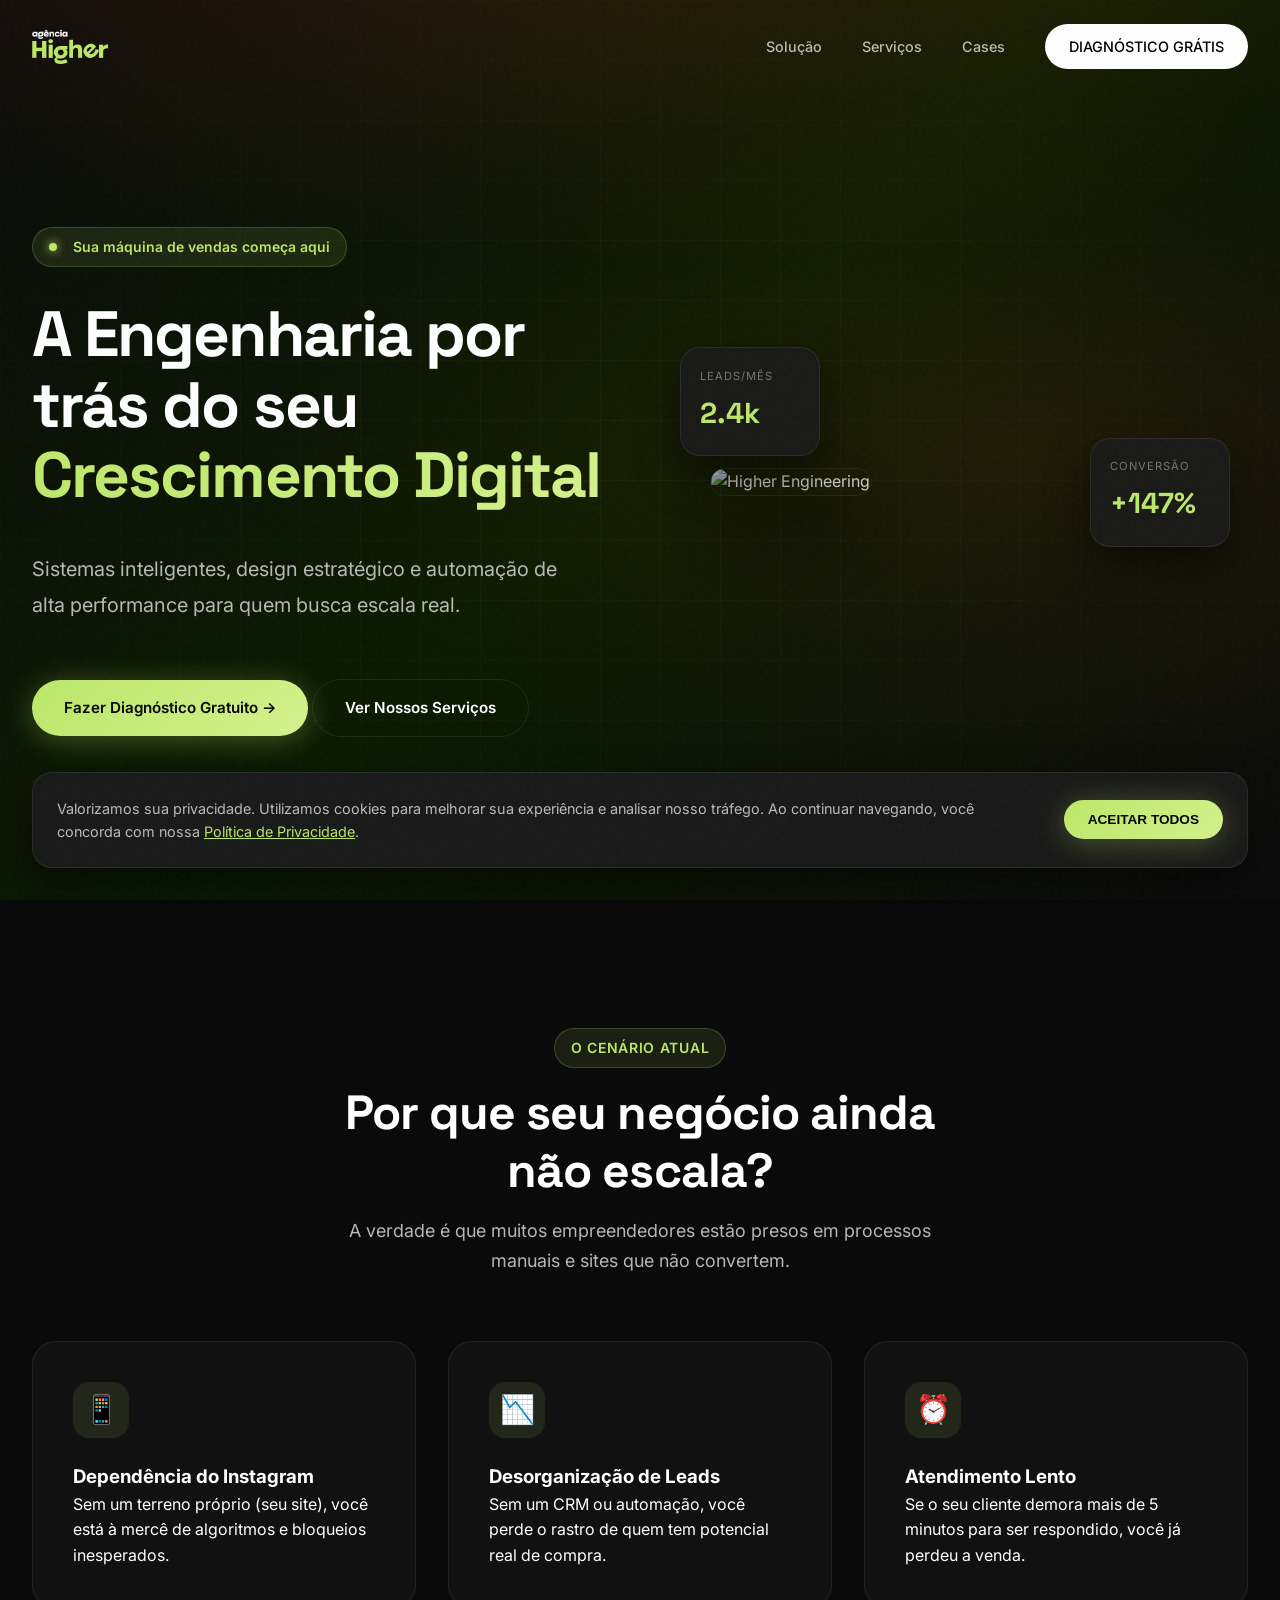
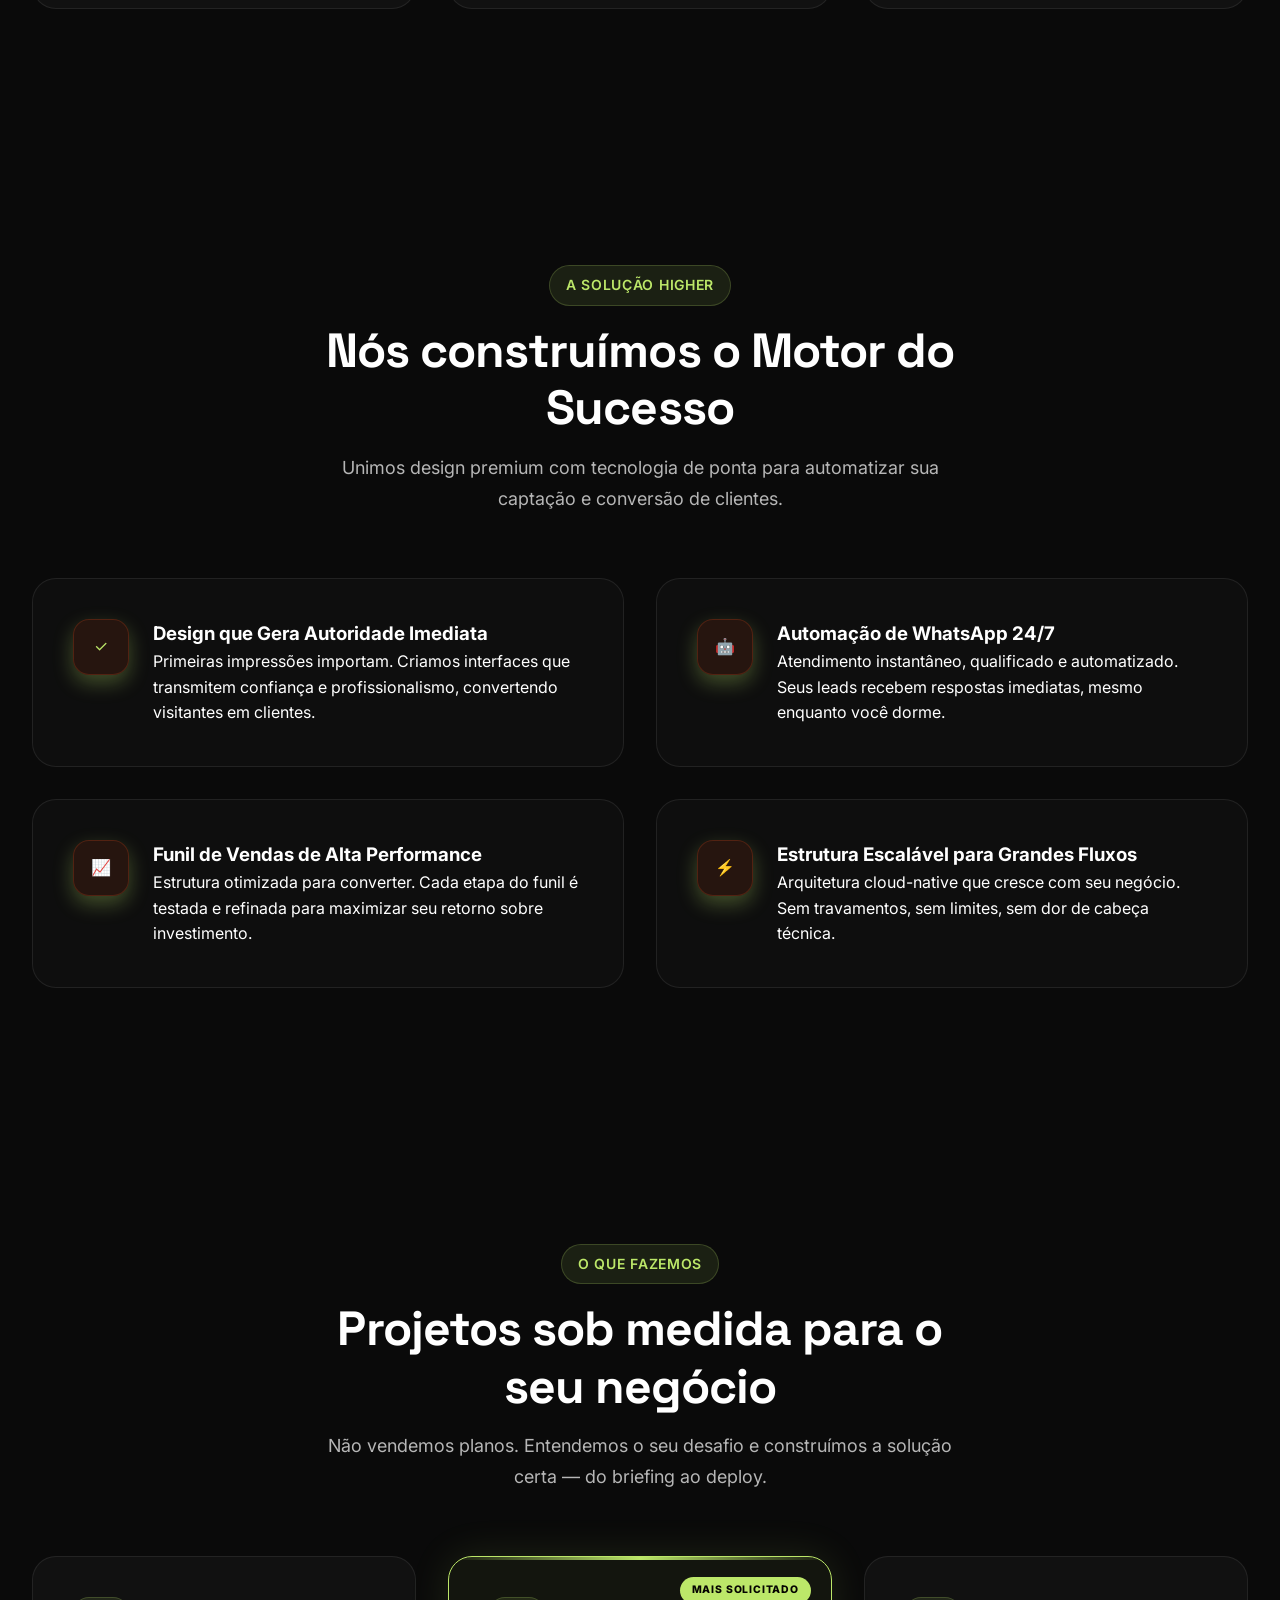
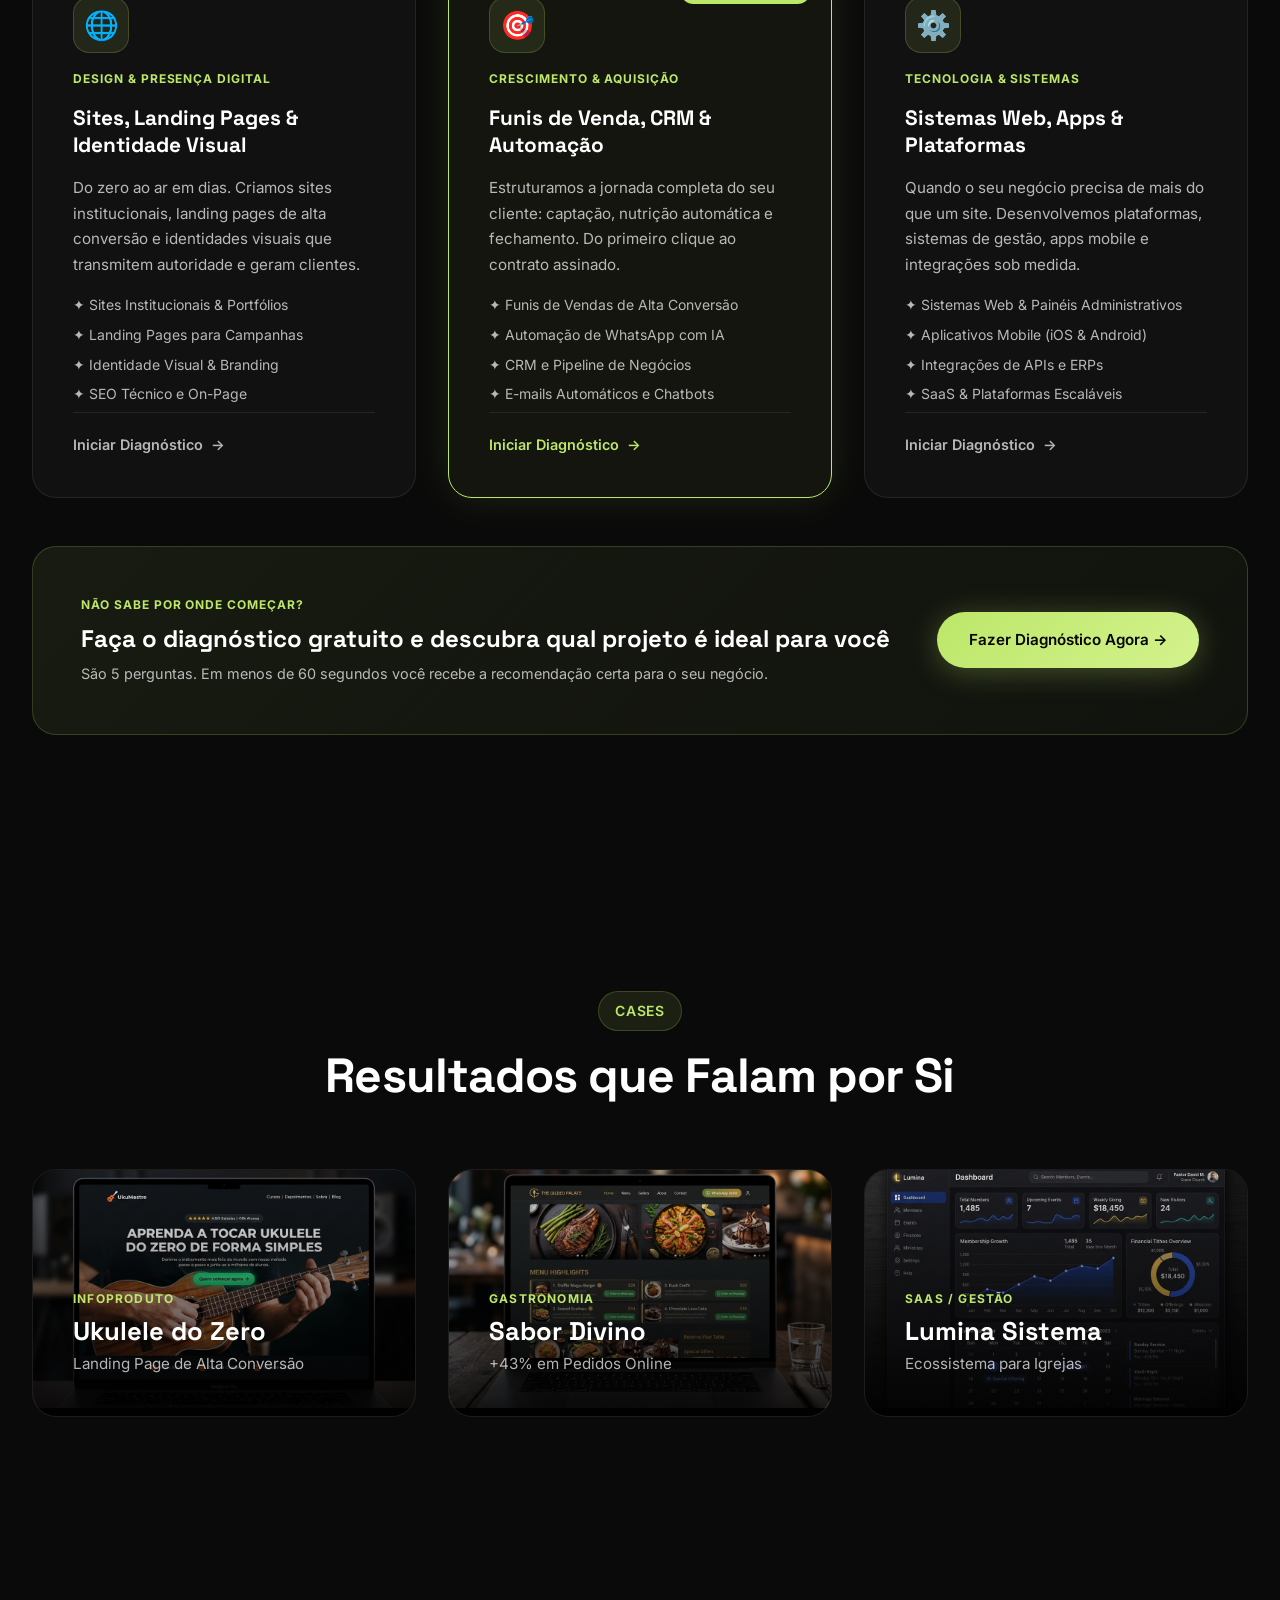
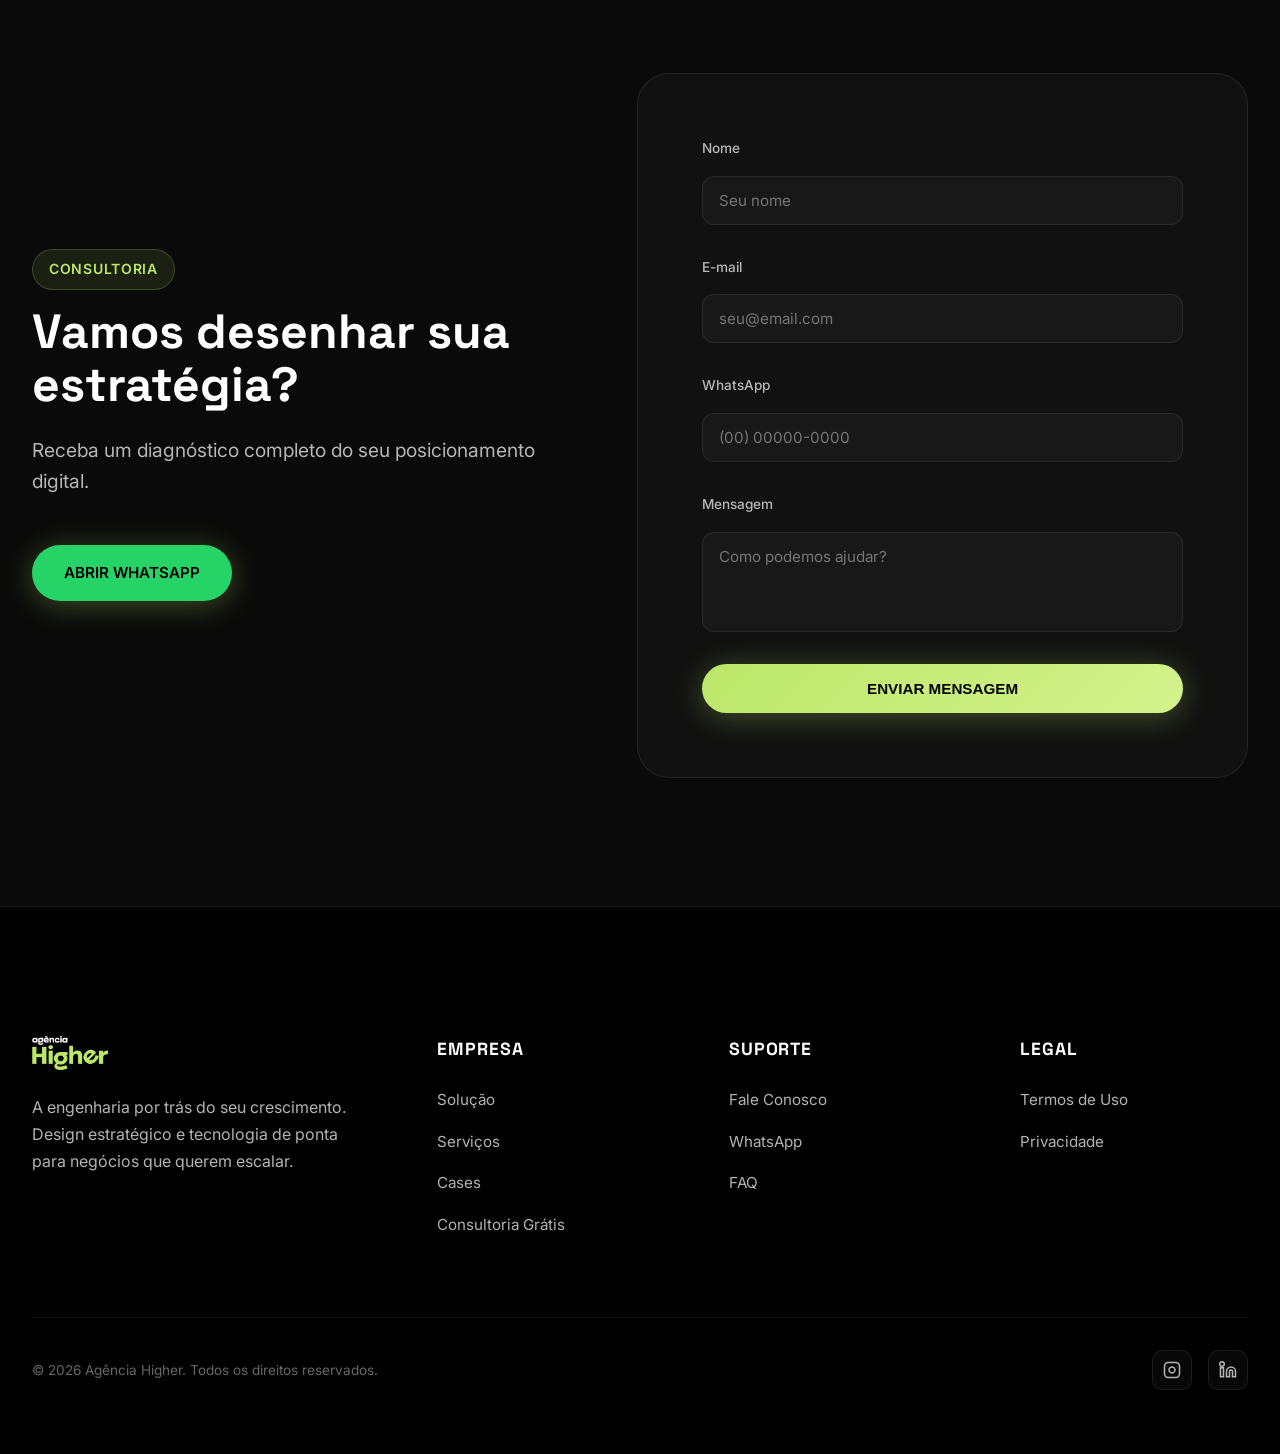
==== commit 09677992: "feat: complete rebranding to lime green and new typographic logo" ====
--- a/index.html
+++ b/index.html
@@ -49,8 +49,9 @@
     <nav class="nav" id="nav">
         <div class="nav-container">
             <a href="#" class="logo">
-                <div class="logo-mark">H</div>
-                <span class="logo-text">Higher</span>
+                <div class="logo-wrap">
+                    <img src="logo.png" alt="Higher" class="logo-main">
+                </div>
             </a>
             <ul class="nav-links">
                 <li><a href="#solucao">Solução</a></li>
@@ -111,7 +112,7 @@
                     
                     <div style="position: absolute; bottom: 40px; left: -30px; background: rgba(26,26,26,0.9); padding: 1.2rem; border-radius: 20px; border: 1px solid var(--border); backdrop-filter: blur(10px); box-shadow: 0 20px 40px rgba(0,0,0,0.5); min-width: 140px;">
                         <div style="font-size: 0.7rem; color: var(--text-muted); text-transform: uppercase; letter-spacing: 1px; margin-bottom: 4px;">Leads/Mês</div>
-                        <div class="stat-number" data-target="2.4" data-suffix="k" style="font-family: var(--font-display); font-size: 1.8rem; font-weight: 800; color: #ff8a65;">0k</div>
+                        <div class="stat-number" data-target="2.4" data-suffix="k" style="font-family: var(--font-display); font-size: 1.8rem; font-weight: 800; color: #bce769;">0k</div>
                     </div>
                 </div>
             </div>
@@ -311,7 +312,7 @@
                     <span class="section-label">Consultoria</span>
                     <h2>Vamos desenhar sua estratégia?</h2>
                     <p>Receba um diagnóstico completo do seu posicionamento digital.</p>
-                    <a href="https://wa.me/5563984861923" class="btn btn-primary" style="background:#25D366">
+                    <a href="https://wa.me/5563984861923" class="btn btn-primary" style="background:#25D366; color: #000;">
                         ABRIR WHATSAPP
                     </a>
                 </div>
@@ -341,8 +342,9 @@
             <div class="footer-grid">
                 <div class="footer-brand">
                     <a href="#" class="logo">
-                        <div class="logo-mark">H</div>
-                        <span class="logo-text">Higher</span>
+                        <div class="logo-wrap">
+                            <img src="logo.png" alt="Higher" class="logo-main">
+                        </div>
                     </a>
                     <p style="margin-top: 1.5rem; color: var(--text-secondary); line-height: 1.7;">
                         A engenharia por trás do seu crescimento. Design estratégico e tecnologia de ponta para negócios que querem escalar.
--- a/style.css
+++ b/style.css
@@ -10,14 +10,14 @@
     --text-primary: #ffffff;
     --text-secondary: rgba(255, 255, 255, 0.7);
     --text-muted: rgba(255, 255, 255, 0.4);
-    --accent: #FF5722;
-    --accent-hover: #ff6b3d;
-    --accent-glow: rgba(255, 87, 34, 0.3);
+    --accent: #bce769;
+    --accent-hover: #a3cb5b;
+    --accent-glow: rgba(188, 231, 105, 0.3);
     --border: rgba(255, 255, 255, 0.08);
     --border-hover: rgba(255, 255, 255, 0.15);
     --success: #22c55e;
-    --gradient-hero: linear-gradient(135deg, #0a0a0a 0%, #1a0a00 50%, #0a0a0a 100%);
-    --gradient-accent: linear-gradient(135deg, #FF5722 0%, #ff8a65 100%);
+    --gradient-hero: linear-gradient(135deg, #0a0a0a 0%, #0a1a00 50%, #0a0a0a 100%);
+    --gradient-accent: linear-gradient(135deg, #bce769 0%, #d4f28d 100%);
     --font-sans: 'Inter', -apple-system, BlinkMacSystemFont, sans-serif;
     --font-display: 'Space Grotesk', sans-serif;
     --radius-lg: 24px;
@@ -53,9 +53,10 @@
     -webkit-backdrop-filter: blur(20px); border-bottom: 1px solid var(--border); padding: 1rem 0;
 }
 .nav-container { max-width: 1280px; margin: 0 auto; padding: 0 2rem; display: flex; justify-content: space-between; align-items: center; }
-.logo { display: flex; align-items: center; gap: 0.75rem; text-decoration: none; color: var(--text-primary); }
-.logo-mark { width: 40px; height: 40px; background: var(--gradient-accent); border-radius: 10px; display: flex; align-items: center; justify-content: center; font-family: var(--font-display); font-weight: 700; font-size: 1.25rem; color: white; box-shadow: 0 4px 20px var(--accent-glow); }
-.logo-text { font-family: var(--font-display); font-weight: 700; font-size: 1.5rem; letter-spacing: -0.02em; }
+.logo { display: flex; align-items: center; gap: 0.5rem; text-decoration: none; color: var(--text-primary); }
+.logo-wrap { display: flex; flex-direction: column; line-height: 0.8; }
+.logo-sub { font-family: var(--font-display); font-size: 0.8rem; font-weight: 700; color: white; text-transform: lowercase; margin-left: 2px; }
+.logo-main { height: 2.2rem; width: auto; display: block; margin: 0; }
 .nav-links { display: flex; align-items: center; gap: 2.5rem; list-style: none; }
 .nav-links a { color: var(--text-secondary); text-decoration: none; font-size: 0.9rem; font-weight: 500; transition: color 0.3s ease; position: relative; }
 .nav-links a:hover { color: var(--text-primary); }
@@ -67,14 +68,14 @@
 .hero-bg { position: absolute; inset: 0; background: radial-gradient(ellipse 80% 50% at 50% -20%, rgba(255, 87, 34, 0.15), transparent), radial-gradient(ellipse 60% 40% at 80% 50%, rgba(255, 87, 34, 0.08), transparent); }
 .hero-grid { position: absolute; inset: 0; background-image: linear-gradient(rgba(255, 255, 255, 0.03) 1px, transparent 1px), linear-gradient(90deg, rgba(255, 255, 255, 0.03) 1px, transparent 1px); background-size: 60px 60px; mask-image: radial-gradient(ellipse 80% 80% at 50% 50%, black, transparent); }
 .hero-container { max-width: 1280px; margin: 0 auto; padding: 8rem 2rem 4rem; position: relative; z-index: 2; display: grid; grid-template-columns: 1fr 1fr; gap: 4rem; align-items: center; }
-.hero-badge { display: inline-flex; align-items: center; gap: 0.5rem; padding: 0.5rem 1rem; background: rgba(255, 87, 34, 0.1); border: 1px solid rgba(255, 87, 34, 0.2); border-radius: 100px; font-size: 0.875rem; color: var(--accent); font-weight: 500; margin-bottom: 1.5rem; }
-.hero-title { font-family: var(--font-display); font-size: clamp(2.5rem, 5vw, 4.5rem); font-weight: 700; line-height: 1.1; letter-spacing: -0.03em; margin-bottom: 1.5rem; }
+.hero-badge { display: inline-flex; align-items: center; gap: 0.5rem; padding: 0.5rem 1rem; background: rgba(188, 231, 105, 0.1); border: 1px solid rgba(188, 231, 105, 0.2); border-radius: 100px; font-size: 0.875rem; color: var(--accent); font-weight: 600; margin-bottom: 2rem; }
+.hero-title { font-family: var(--font-display); font-size: clamp(2.5rem, 5vw, 4.5rem); font-weight: 700; line-height: 1.1; letter-spacing: -0.03em; margin-bottom: 2.5rem; }
 .hero-title .highlight { background: var(--gradient-accent); -webkit-background-clip: text; -webkit-text-fill-color: transparent; }
-.hero-subtitle { font-size: 1.25rem; color: var(--text-secondary); max-width: 540px; margin-bottom: 2.5rem; line-height: 1.7; }
+.hero-subtitle { font-size: 1.25rem; color: var(--text-secondary); max-width: 540px; margin-bottom: 3.5rem; line-height: 1.8; }
 
 /* Buttons */
 .btn { display: inline-flex; align-items: center; gap: 0.5rem; padding: 1rem 2rem; border-radius: 100px; font-weight: 600; font-size: 0.95rem; text-decoration: none; transition: all 0.3s cubic-bezier(0.16, 1, 0.3, 1); cursor: pointer; border: none; }
-.btn-primary { background: var(--gradient-accent); color: white; box-shadow: 0 4px 30px var(--accent-glow); }
+.btn-primary { background: var(--gradient-accent); color: #050401; box-shadow: 0 4px 30px var(--accent-glow); }
 .btn-primary:hover { transform: translateY(-3px); box-shadow: 0 8px 40px var(--accent-glow); }
 .btn-secondary { background: transparent; color: var(--text-primary); border: 1px solid var(--border); }
 .btn-secondary:hover { background: rgba(255, 255, 255, 0.05); transform: translateY(-3px); }
@@ -82,7 +83,7 @@
 /* Sections */
 .section { padding: 8rem 0; position: relative; }
 .section-header { text-align: center; max-width: 640px; margin: 0 auto 4rem; }
-.section-label { display: inline-block; padding: 0.5rem 1rem; background: rgba(255, 87, 34, 0.1); border: 1px solid rgba(255, 87, 34, 0.2); border-radius: 100px; font-size: 0.875rem; color: var(--accent); font-weight: 600; margin-bottom: 1rem; text-transform: uppercase; letter-spacing: 0.05em; }
+.section-label { display: inline-block; padding: 0.5rem 1rem; background: rgba(188, 231, 105, 0.1); border: 1px solid rgba(188, 231, 105, 0.2); border-radius: 100px; font-size: 0.875rem; color: var(--accent); font-weight: 600; margin-bottom: 1rem; text-transform: uppercase; letter-spacing: 0.05em; }
 .section-title { font-family: var(--font-display); font-size: clamp(2rem, 4vw, 3rem); font-weight: 700; line-height: 1.2; margin-bottom: 1rem; letter-spacing: -0.02em; }
 .section-subtitle { color: var(--text-secondary); font-size: 1.125rem; line-height: 1.7; }
 .container { max-width: 1280px; margin: 0 auto; padding: 0 2rem; }
@@ -91,7 +92,7 @@
 .problems-grid { display: grid; grid-template-columns: repeat(auto-fit, minmax(300px, 1fr)); gap: 2rem; }
 .problem-card { background: var(--bg-card); border: 1px solid var(--border); border-radius: 24px; padding: 2.5rem; transition: all 0.4s ease; position: relative; overflow: hidden; }
 .problem-card:hover { border-color: var(--accent); transform: translateY(-8px); }
-.problem-icon { width: 56px; height: 56px; background: rgba(255, 87, 34, 0.1); border-radius: 16px; display: flex; align-items: center; justify-content: center; font-size: 1.75rem; margin-bottom: 1.5rem; }
+.problem-icon { width: 56px; height: 56px; background: rgba(188, 231, 105, 0.1); border-radius: 16px; display: flex; align-items: center; justify-content: center; font-size: 1.75rem; margin-bottom: 1.5rem; }
 
 .solutions-grid { display: grid; grid-template-columns: repeat(auto-fit, minmax(400px, 1fr)); gap: 2rem; }
 .solution-card { background: rgba(255, 255, 255, 0.02); border: 1px solid var(--border); border-radius: 24px; padding: 2.5rem; display: flex; gap: 1.5rem; transition: all 0.4s ease; }
@@ -125,18 +126,18 @@
     position: absolute;
     top: 0; left: 0; right: 0;
     height: 3px;
-    background: linear-gradient(90deg, transparent, rgba(255,87,34,0.5), transparent);
+    background: linear-gradient(90deg, transparent, rgba(188,231,105,0.5), transparent);
     opacity: 0;
     transition: opacity 0.4s;
 }
 
-.service-card:hover { border-color: rgba(255,87,34,0.3); transform: translateY(-8px); }
+.service-card:hover { border-color: rgba(188,231,105,0.3); transform: translateY(-8px); }
 .service-card:hover::before { opacity: 1; }
 
 .service-card.featured {
     border-color: var(--accent);
-    background: rgba(255, 87, 34, 0.05);
-    box-shadow: 0 0 40px rgba(255,87,34,0.12);
+    background: rgba(188, 231, 105, 0.05);
+    box-shadow: 0 0 40px rgba(188,231,105,0.12);
 }
 .service-card.featured::before { opacity: 1; background: linear-gradient(90deg, transparent, var(--accent), transparent); }
 
@@ -144,7 +145,7 @@
     position: absolute;
     top: 1.25rem; right: 1.25rem;
     background: var(--accent);
-    color: #fff;
+    color: #050401;
     font-size: 0.65rem;
     font-weight: 800;
     padding: 0.3rem 0.75rem;
@@ -155,8 +156,8 @@
 
 .service-icon-wrap {
     width: 56px; height: 56px;
-    background: rgba(255, 87, 34, 0.1);
-    border: 1px solid rgba(255, 87, 34, 0.2);
+    background: rgba(188, 231, 105, 0.1);
+    border: 1px solid rgba(188, 231, 105, 0.2);
     border-radius: 16px;
     display: flex; align-items: center; justify-content: center;
     font-size: 1.75rem;
@@ -221,8 +222,8 @@
 
 /* Quiz CTA Banner */
 .services-quiz-banner {
-    background: linear-gradient(135deg, rgba(255,87,34,0.08), rgba(255,87,34,0.04));
-    border: 1px solid rgba(255,87,34,0.2);
+    background: linear-gradient(135deg, rgba(188,231,105,0.08), rgba(188,231,105,0.04));
+    border: 1px solid rgba(188,231,105,0.2);
     border-radius: 24px;
     padding: 3rem;
     display: flex;
@@ -266,8 +267,8 @@
 /* Pricing (kept for reference but hidden) */
 .pricing-grid { display: grid; grid-template-columns: repeat(auto-fit, minmax(320px, 1fr)); gap: 2rem; }
 .pricing-card { background: var(--bg-card); border: 1px solid var(--border); border-radius: 24px; padding: 2.5rem; display: flex; flex-direction: column; transition: 0.4s ease; position: relative; }
-.pricing-card.featured { border-color: var(--accent); transform: scale(1.05); background: rgba(255, 87, 34, 0.05); }
-.pricing-badge { position: absolute; top: 1.5rem; right: 1.5rem; padding: 0.3rem 0.8rem; background: var(--accent); border-radius: 100px; font-size: 0.7rem; font-weight: 800; }
+.pricing-card.featured { border-color: var(--accent); transform: scale(1.05); background: rgba(188, 231, 105, 0.05); }
+.pricing-badge { position: absolute; top: 1.5rem; right: 1.5rem; padding: 0.3rem 0.8rem; background: var(--accent); border-radius: 100px; font-size: 0.7rem; font-weight: 800; color: #050401; }
 .pricing-price { font-family: var(--font-display); font-size: 3.5rem; font-weight: 800; margin: 1.5rem 0; }
 .pricing-features { list-style: none; margin-bottom: 2rem; flex-grow: 1; }
 .pricing-features li { padding: 0.6rem 0; color: var(--text-secondary); display: flex; gap: 0.8rem; border-bottom: 1px solid rgba(255,255,255,0.03); }
@@ -332,9 +333,11 @@
 }
 
 /* Contact */
-.contact-grid { display: grid; grid-template-columns: 1fr 1.2fr; gap: 4rem; align-items: center; }
-.contact-form { background: var(--bg-card); border: 1px solid var(--border); border-radius: 24px; padding: 3rem; }
-.form-group { margin-bottom: 1.5rem; }
+.contact-grid { display: grid; grid-template-columns: 1fr 1.2fr; gap: 6rem; align-items: center; }
+.contact-info h2 { font-family: var(--font-display); font-size: 3rem; margin-bottom: 1.5rem; line-height: 1.1; }
+.contact-info p { font-size: 1.2rem; color: var(--text-secondary); margin-bottom: 3rem; line-height: 1.6; }
+.contact-form { background: var(--bg-card); border: 1px solid var(--border); border-radius: 32px; padding: 4rem; }
+.form-group { margin-bottom: 2rem; }
 .form-group label { display: block; margin-bottom: 0.5rem; color: var(--text-secondary); font-size: 0.9rem; }
 .form-group input, .form-group textarea { width: 100%; padding: 1rem; background: rgba(255,255,255,0.05); border: 1px solid var(--border); border-radius: 12px; color: white; }
 
@@ -406,7 +409,7 @@
 }
 
 .checkout-summary-side {
-    background: linear-gradient(145deg, rgba(255, 87, 34, 0.05) 0%, rgba(0,0,0,0) 100%);
+    background: linear-gradient(145deg, rgba(188, 231, 105, 0.05) 0%, rgba(0,0,0,0) 100%);
     padding: 3.5rem; display: flex; flex-direction: column; justify-content: center;
     border-right: 1px solid var(--border);
 }
@@ -417,7 +420,7 @@
 
 .checkout-badge {
     display: inline-block; padding: 0.4rem 0.8rem;
-    background: rgba(255, 87, 34, 0.1); color: var(--accent);
+    background: rgba(188, 231, 105, 0.1); color: var(--accent);
     border-radius: 100px; font-size: 0.75rem; font-weight: 700;
     text-transform: uppercase; letter-spacing: 0.05em; margin-bottom: 1rem;
     align-self: flex-start;
@@ -502,7 +505,7 @@
 .form-group input:focus, .form-group textarea:focus {
     outline: none; border-color: var(--accent);
     background: rgba(255, 255, 255, 0.06);
-    box-shadow: 0 0 0 4px rgba(255, 87, 34, 0.15);
+    box-shadow: 0 0 0 4px rgba(188, 231, 105, 0.15);
 }
 
 .form-group textarea {
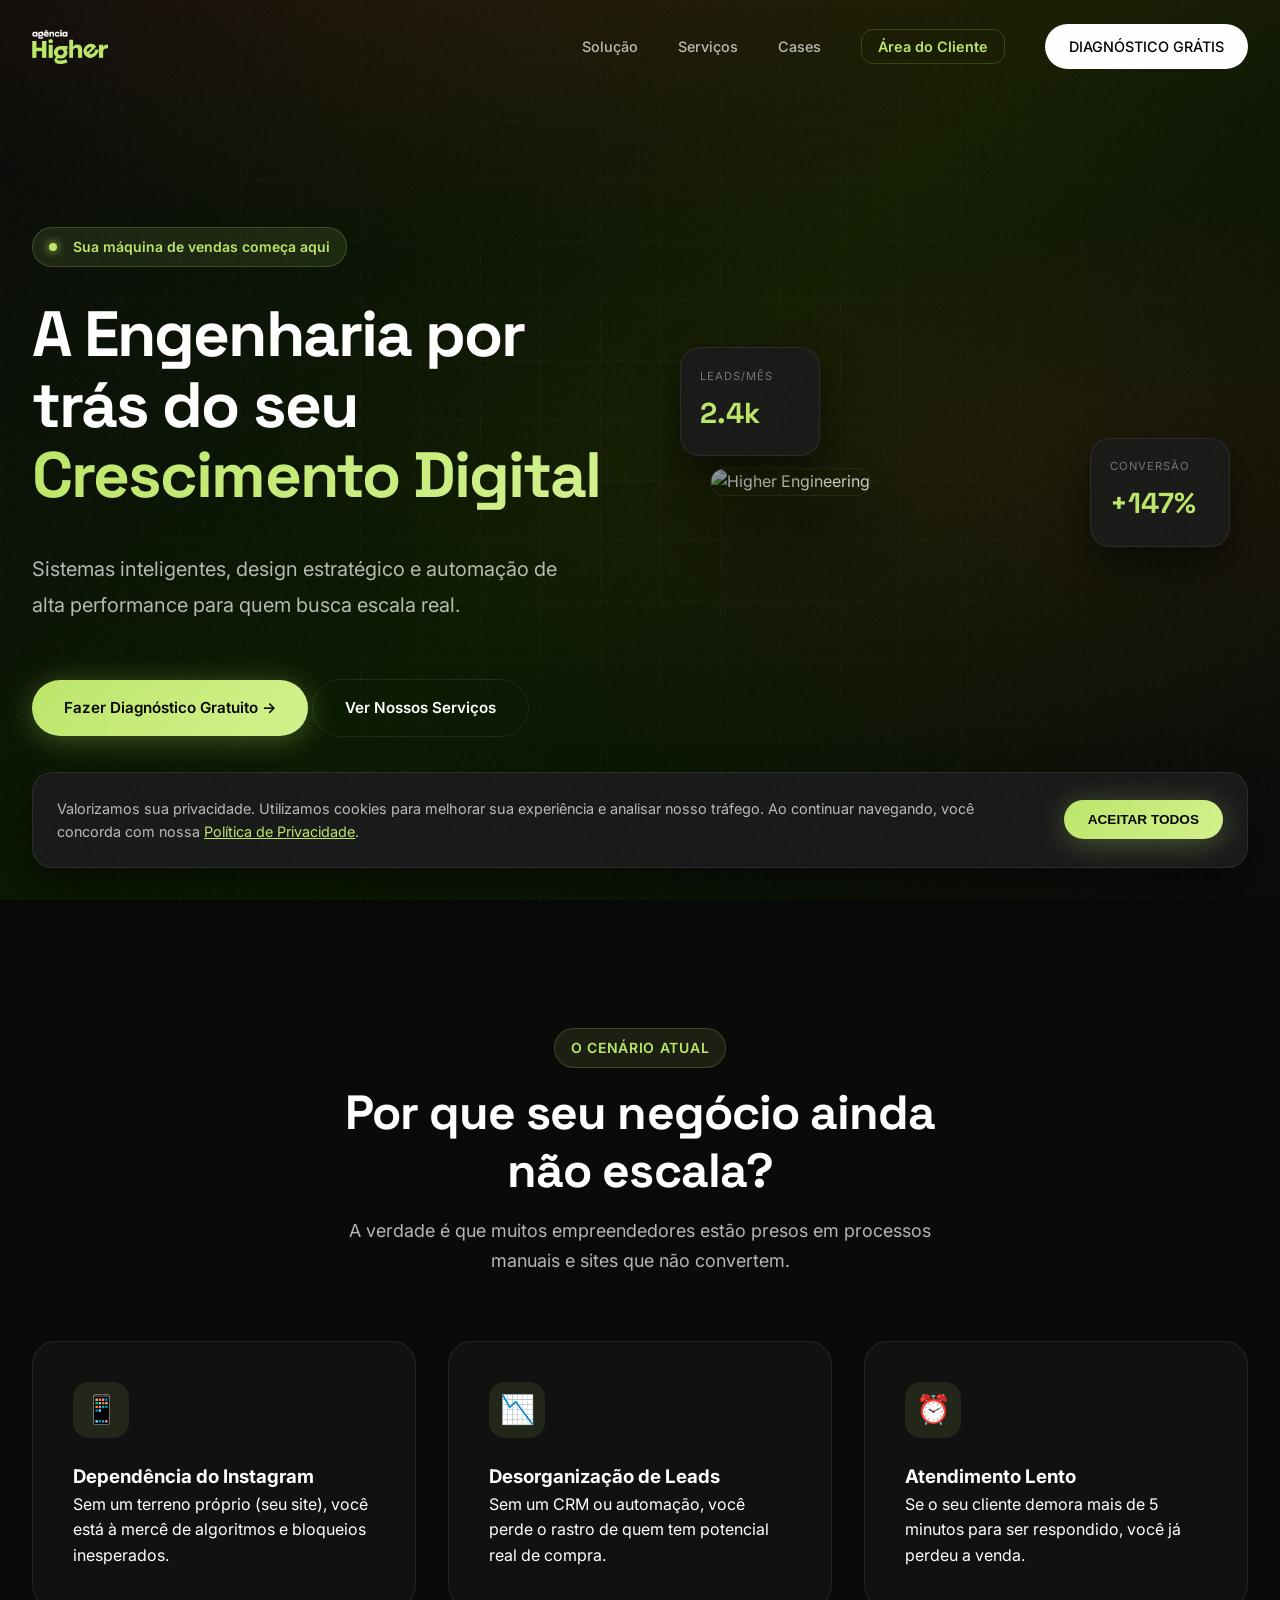
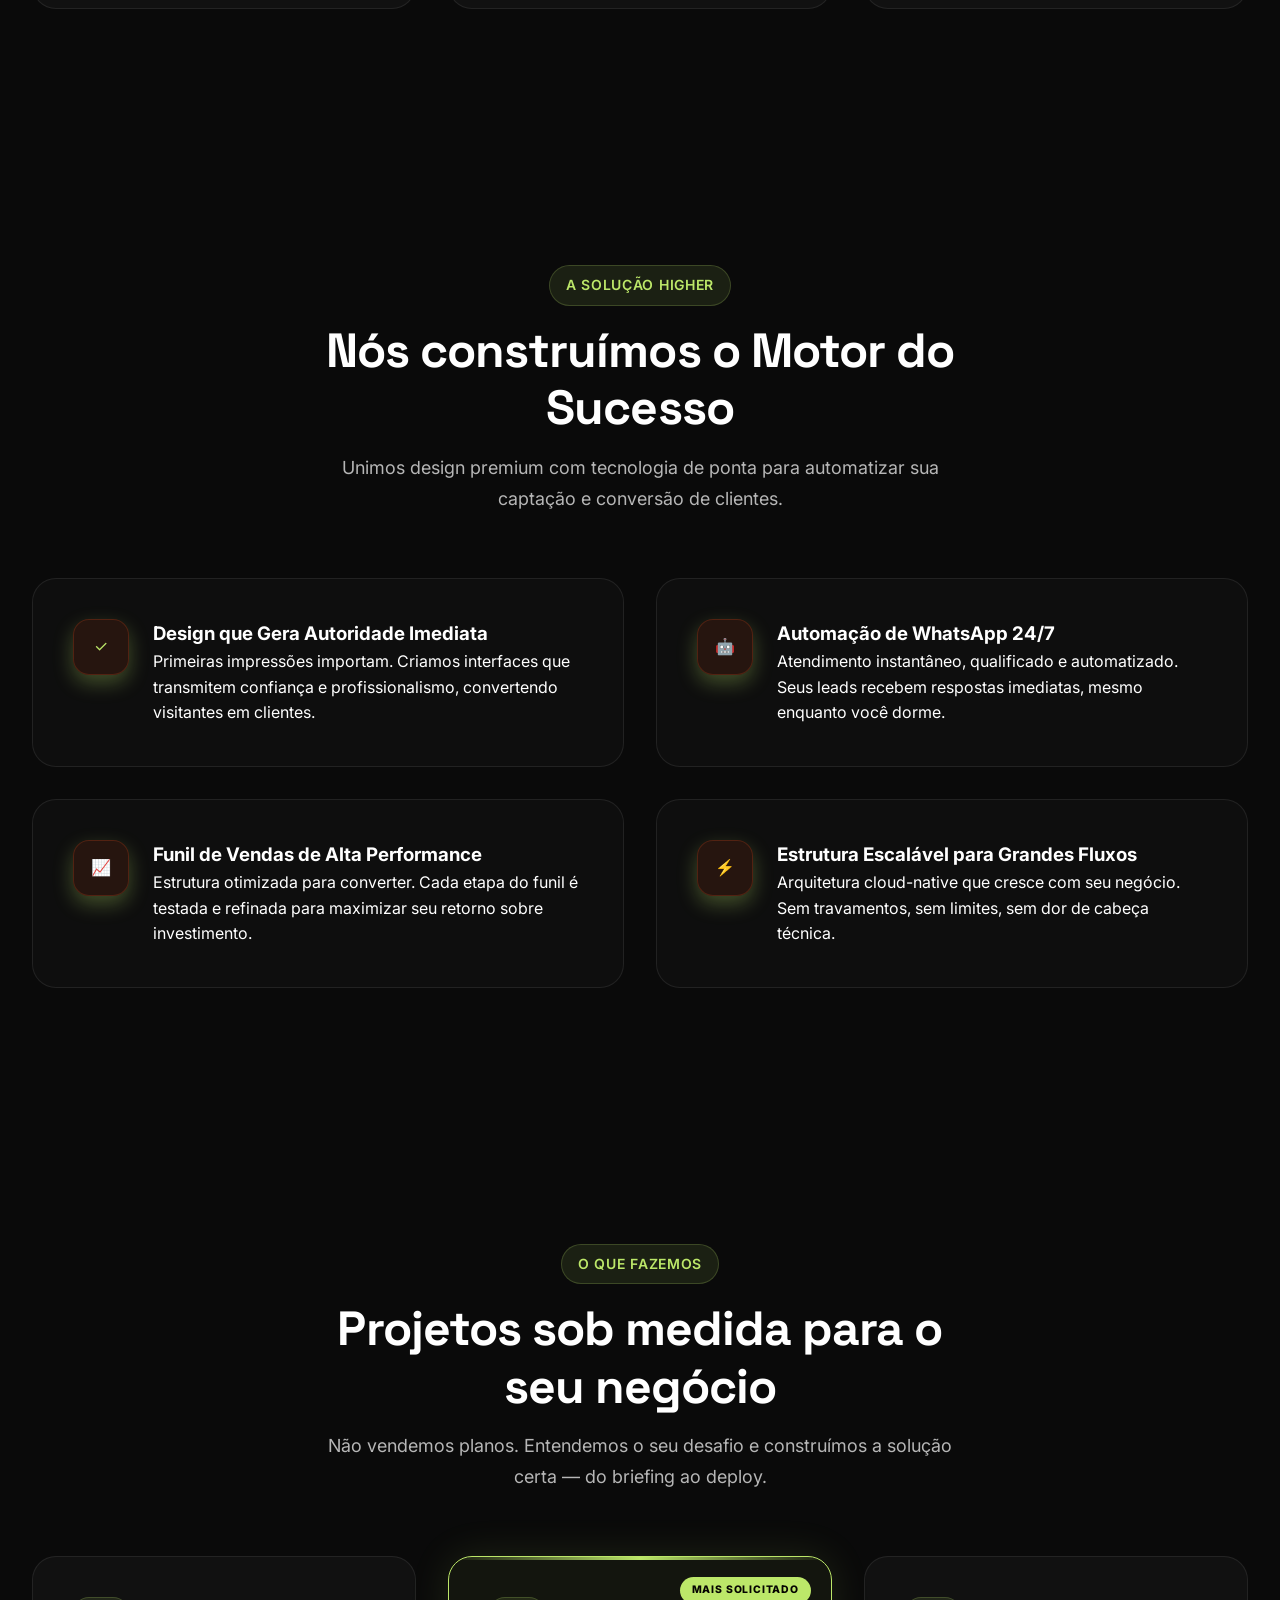
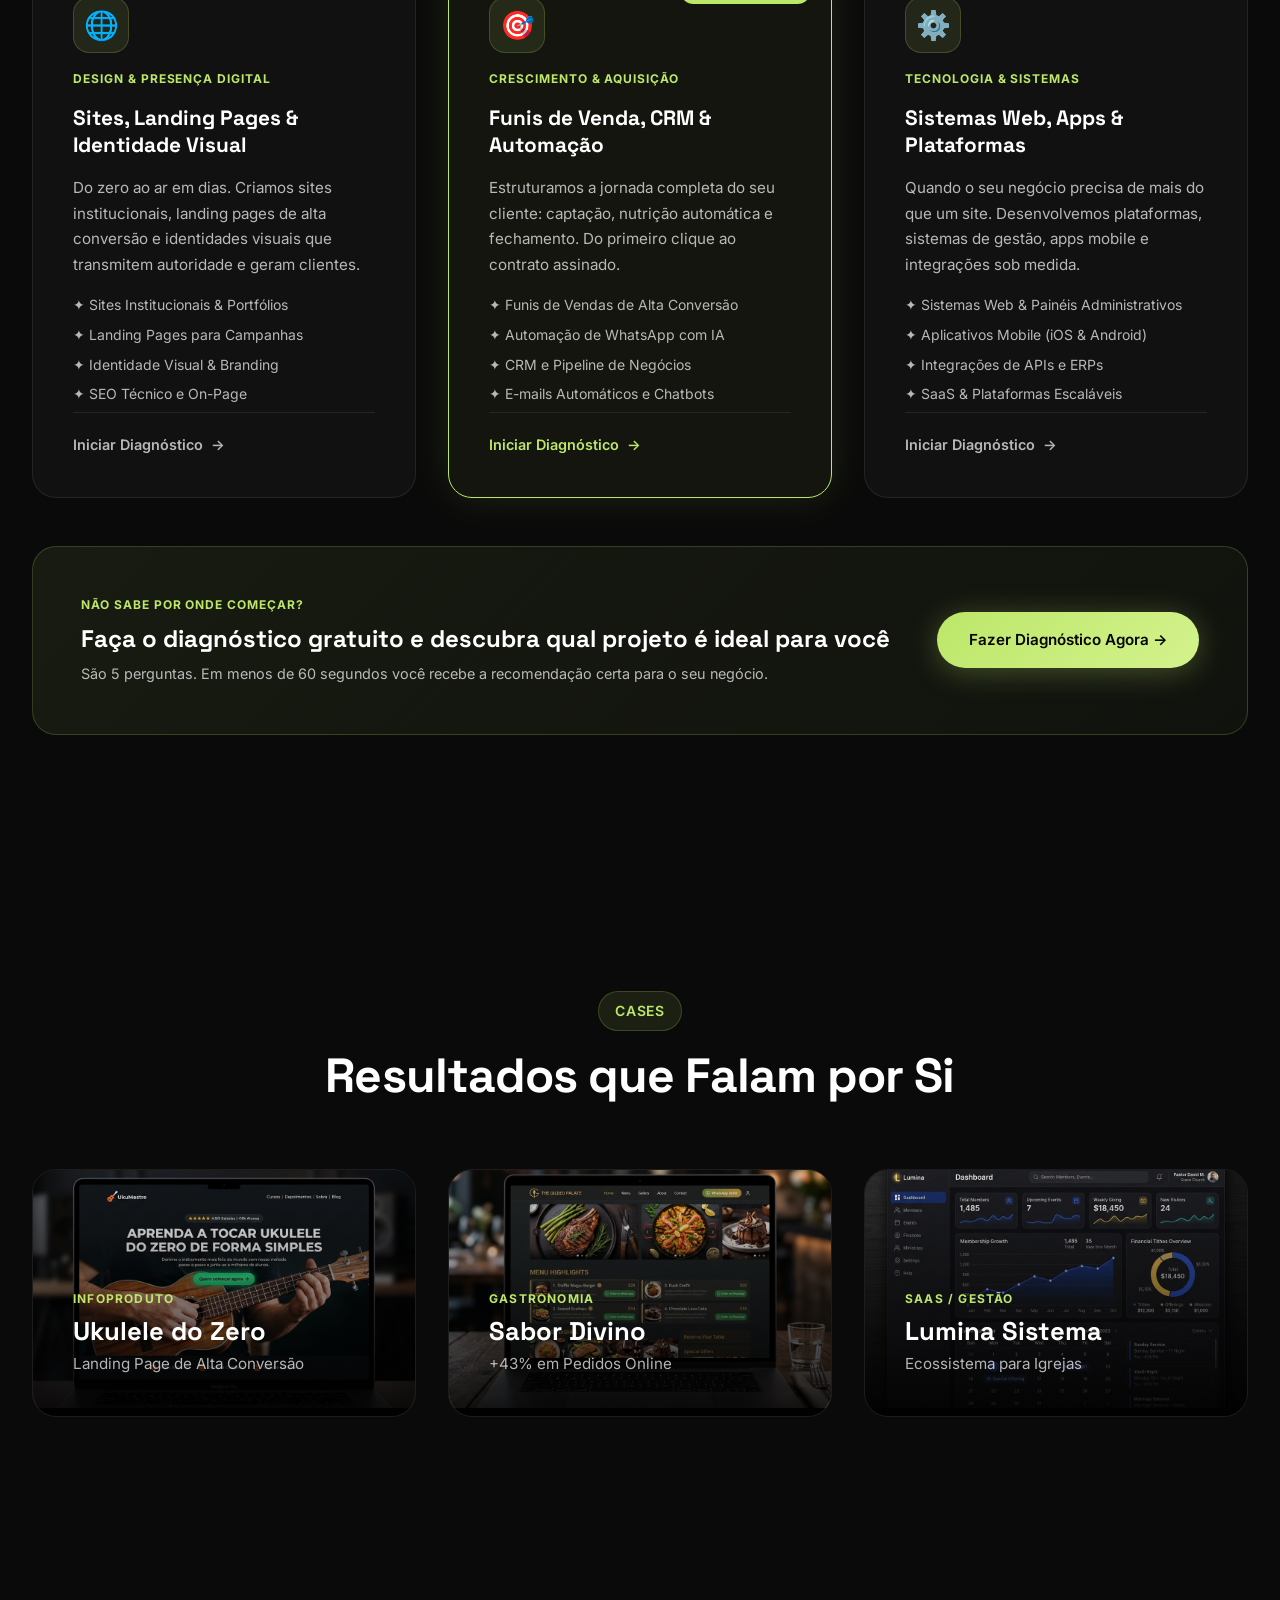
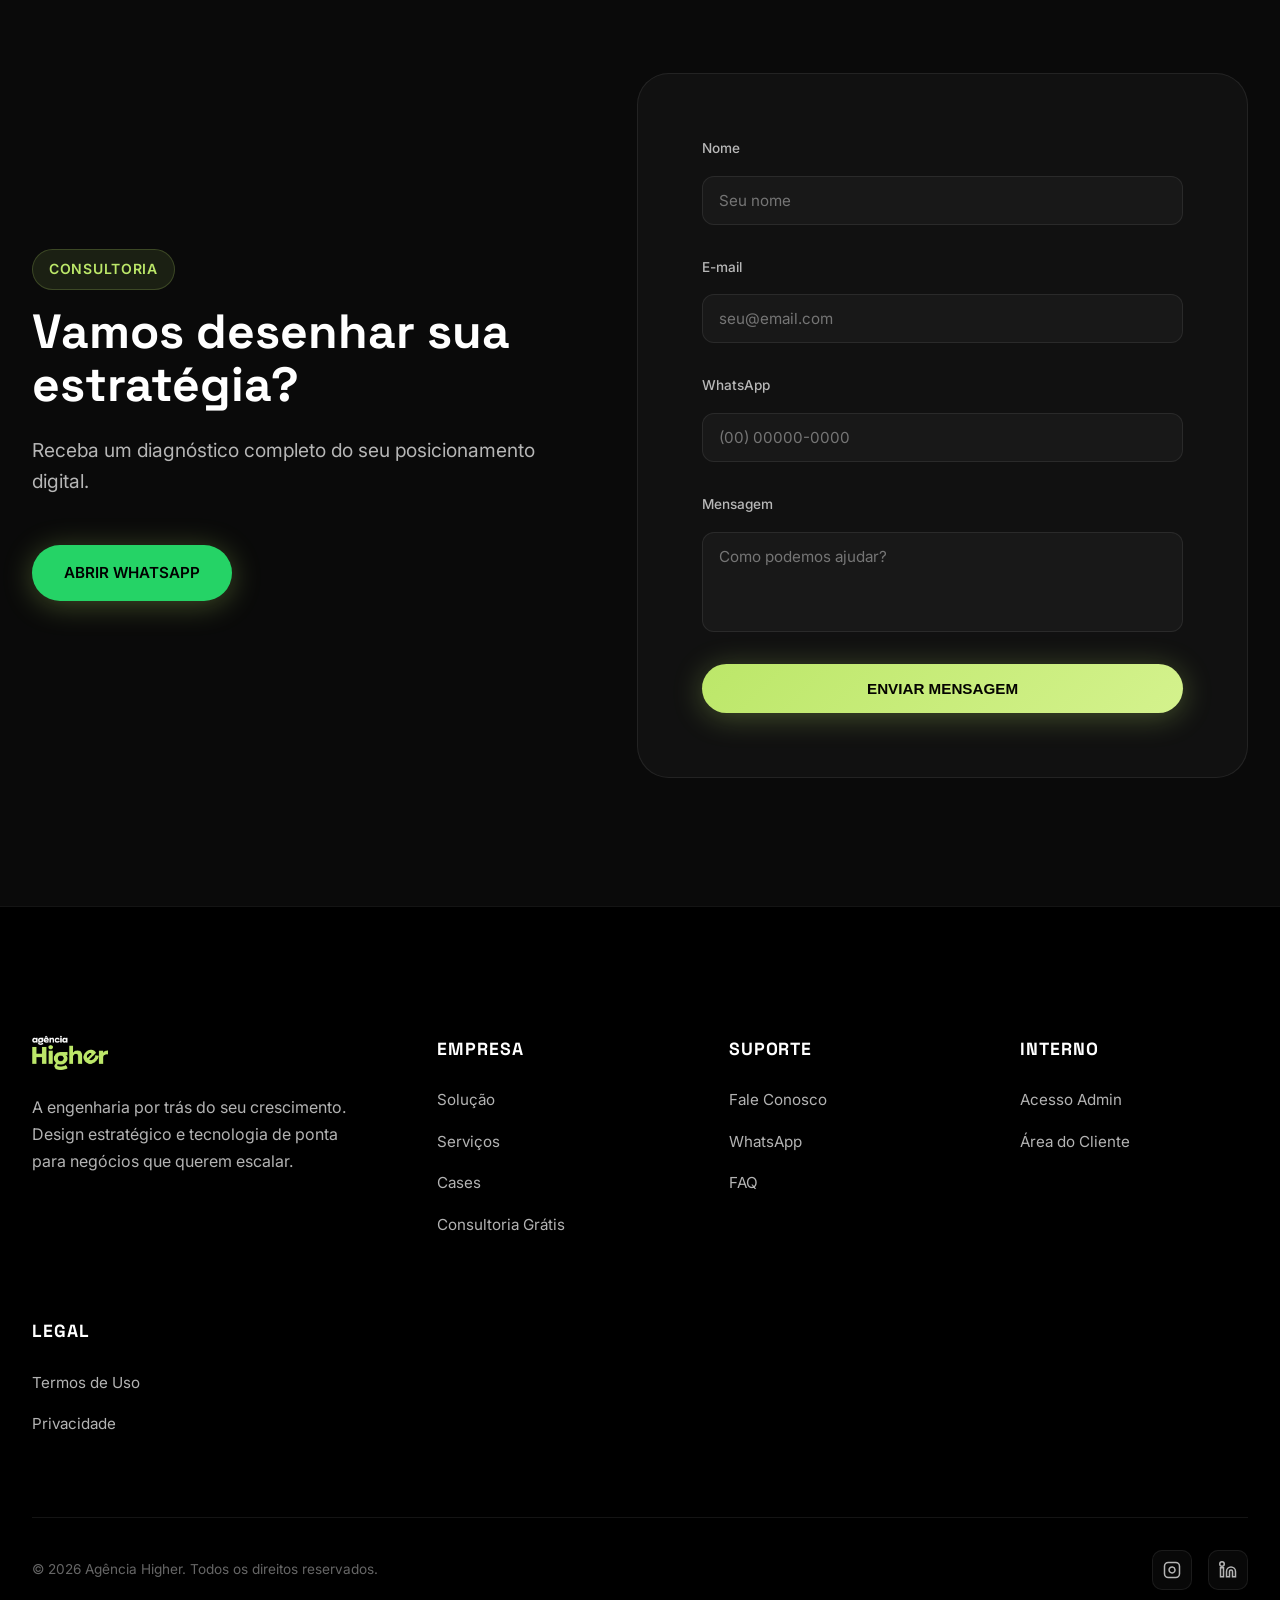
==== commit d1784904: "feat: add client portal and admin links to main site" ====
--- a/index.html
+++ b/index.html
@@ -57,6 +57,7 @@
                 <li><a href="#solucao">Solução</a></li>
                 <li><a href="#servicos">Serviços</a></li>
                 <li><a href="#cases">Cases</a></li>
+                <li><a href="client-portal.html" class="nav-portal">Área do Cliente</a></li>
                 <li><a href="quiz.html" class="nav-cta">DIAGNÓSTICO GRÁTIS</a></li>
             </ul>
             <button class="mobile-menu-btn" id="mobile-toggle">
@@ -75,6 +76,7 @@
         <a href="#solucao" style="color:white; font-size:1.5rem; text-decoration:none;" onclick="closeMobileMenu()">Solução</a>
         <a href="#servicos" style="color:white; font-size:1.5rem; text-decoration:none;" onclick="closeMobileMenu()">Serviços</a>
         <a href="#cases" style="color:white; font-size:1.5rem; text-decoration:none;" onclick="closeMobileMenu()">Cases</a>
+        <a href="client-portal.html" style="color:white; font-size:1.5rem; text-decoration:none;" onclick="closeMobileMenu()">Área do Cliente</a>
         <a href="quiz.html" class="nav-cta" onclick="closeMobileMenu()">DIAGNÓSTICO GRÁTIS</a>
     </div>
 
@@ -368,6 +370,13 @@
                     </ul>
                 </div>
                 <div class="footer-links">
+                    <h4>Interno</h4>
+                    <ul>
+                        <li><a href="admin.html">Acesso Admin</a></li>
+                        <li><a href="client-portal.html">Área do Cliente</a></li>
+                    </ul>
+                </div>
+                <div class="footer-links">
                     <h4>Legal</h4>
                     <ul>
                         <li><a href="termos.html">Termos de Uso</a></li>
--- a/style.css
+++ b/style.css
@@ -60,6 +60,8 @@
 .nav-links { display: flex; align-items: center; gap: 2.5rem; list-style: none; }
 .nav-links a { color: var(--text-secondary); text-decoration: none; font-size: 0.9rem; font-weight: 500; transition: color 0.3s ease; position: relative; }
 .nav-links a:hover { color: var(--text-primary); }
+.nav-portal { color: var(--accent) !important; font-weight: 600 !important; border: 1px solid rgba(188, 231, 105, 0.2); padding: 0.5rem 1rem; border-radius: 12px; transition: all 0.3s ease; }
+.nav-portal:hover { background: rgba(188, 231, 105, 0.1); border-color: var(--accent); }
 .nav-cta { background: white; color: var(--bg-primary); padding: 0.75rem 1.5rem; border-radius: 100px; font-weight: 600; font-size: 0.875rem; text-decoration: none; transition: all 0.3s ease; }
 .nav-cta:hover { background: var(--accent); color: white; transform: translateY(-2px); }
 
